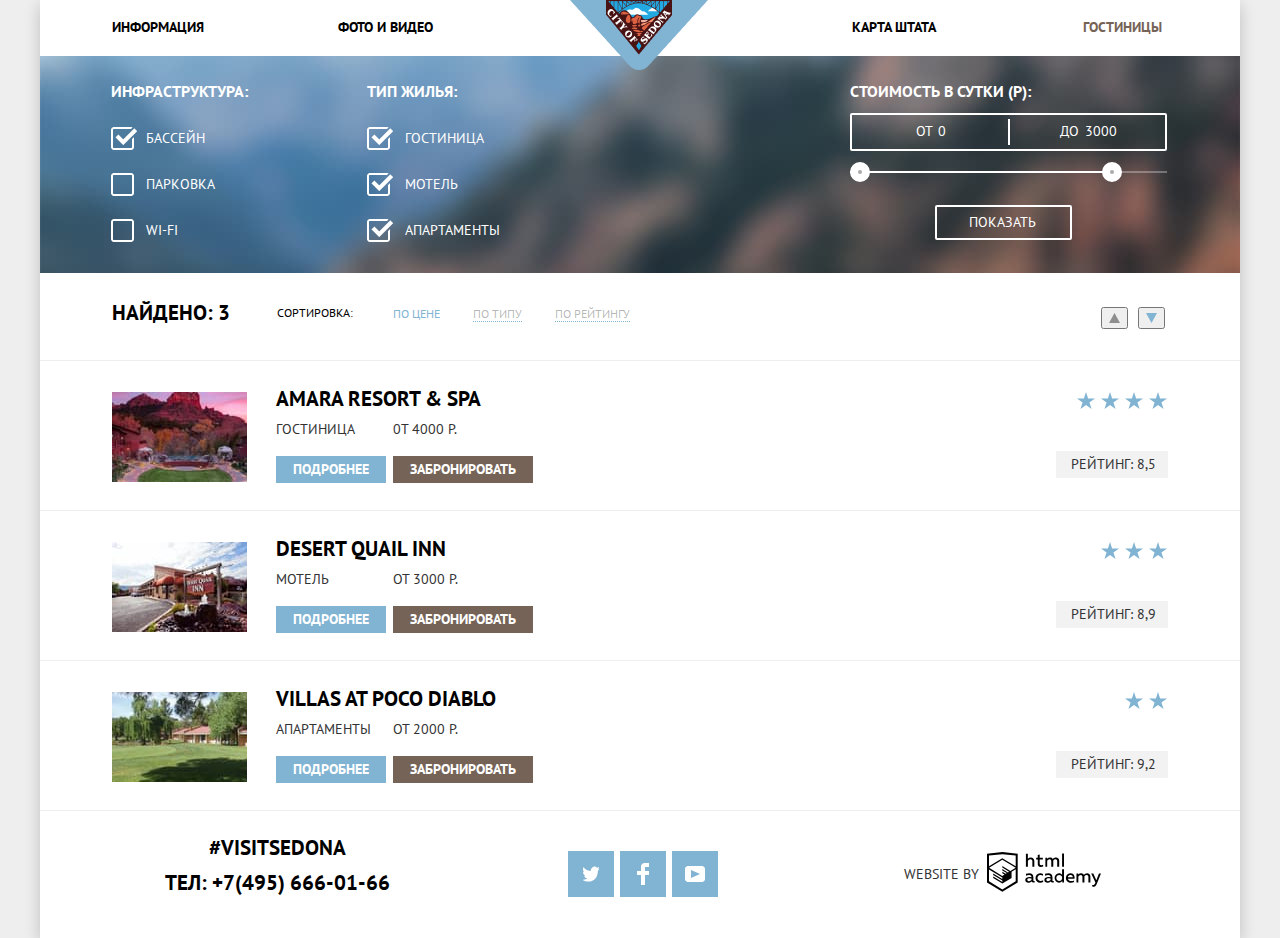
==== catalog.html @ a7d70f98 "Update catalog.html" ====
<!DOCTYPE html>
<html lang="ru">
   <head>
      <meta charset="utf-8">
      <title>HTML Academy: Седона</title>
      <link href="https://fonts.googleapis.com/css2?family=PT+Sans:wght@400;700&display=swap" rel="stylesheet">
      <link href="css/normalize.css" rel="stylesheet">
      <link href="css/style.css" rel="stylesheet">
   </head>
   <body>
      <div class="body-wrapper">
         <header class="main-header inner-header">
            <nav class="site-navigation">
               <a href="index.html" class="header-logo"><img src="img/logo.png" width="138" height="70" alt="Логотип копании Седона"></a>
               <ul class="navigation-list">
                  <li class="navigation-item">
                     <a href="#">
                     Информация
                     </a>
                  </li>
                  <li class="navigation-item">
                     <a href="#">
                     Фото и Видео
                     </a>
                  </li>
                  <li class="navigation-item">
                     <a href="#">
                     Карта штата
                     </a>
                  </li>
                  <li class="navigation-item">
                     <a class="active">
                     Гостиницы
                     </a>
                  </li>
               </ul>
            </nav>
         </header>
         <main class="inner-page">
            <section class="filter">
               <h2 class="visually-hidden">Фильтр каталога</h2>
               <form action="https://echo.htmlacademy.ru/" method="post">
                  <fieldset class="fieldset-wrapper infrastructure-field">
                     <legend>Инфраструктура:</legend>
                     <ul class="checkbox-list">
                        <li class="checkbox-item">
                           <label class="label-checkbox">
                           <input type="checkbox" class="input-checkbox visually-hidden"  name="pool" checked>
                           Бассейн
                           <span class="span-checkbox"></span>
                           </label>
                        </li>
                        <li class="checkbox-item">
                           <label class="label-checkbox" >
                           <input type="checkbox" class="input-checkbox visually-hidden" name="parking" >
                           Парковка
                           <span class="span-checkbox"></span>
                           </label>
                        </li>
                        <li class="checkbox-item">
                           <label class="label-checkbox" >
                           <input type="checkbox" class="input-checkbox visually-hidden" name="wi-fi">
                           Wi-Fi
                           <span class="span-checkbox"></span>
                           </label>
                        </li>
                     </ul>
                  </fieldset>
                  <fieldset class="fieldset-wrapper options-field">
                     <legend>Тип жилья:</legend>
                     <ul class="checkbox-list">
                        <li class="checkbox-item">
                           <label class="label-checkbox">
                           <input type="checkbox" class="input-checkbox visually-hidden" name="hotel" checked disabled>
                           Гостиница
                           <span class="span-checkbox"></span>
                           </label>
                        </li>
                        <li class="checkbox-item">
                           <label class="label-checkbox">
                           <input type="checkbox" class="input-checkbox visually-hidden" name="motel" checked>
                           Мотель
                           <span class="span-checkbox"></span>
                           </label>
                        </li>
                        <li class="checkbox-item">
                           <label class="label-checkbox">
                           <input type="checkbox" class="input-checkbox visually-hidden" name="apartments" checked>
                           Апартаменты
                           <span class="span-checkbox"></span>
                           </label>
                        </li>
                     </ul>
                  </fieldset>
                  <fieldset class="fieldset-wrapper price">
                     <legend>Стоимость в сутки (Р):</legend>
                     <div class="range-filter">
                        <div class="price-controls">
                           <label class="min-price">
                           от <input type="text" name="min-price" value="0">
                           </label>
                           <label class="max-price">
                           до <input type="text" name="max-price" value="3000">
                           </label>
                        </div>
                        <div class="range-controls">
                           <div class="scale">
                              <div class="bar"></div>
                           </div>
                           <div class="toggle toggle-min" tabindex="0"></div>
                           <div class="toggle toggle-max" tabindex="0"></div>
                        </div>
                     </div>
                     <button type="submit" class="price-count-button">Показать</button>
                  </fieldset>
               </form>
            </section>
            <section class="catalog-filter">
               <h2 class="visually-hidden">Каталог отелей</h2>
               <div class="catalog-filter-wrapper">
                  <p>Найдено: 3</p>
                  <p>Сортировка:</p>
                  <ul class="sort-list">
                     <li class="sort-item">
                        <a href="#" class="active">По цене</a>
                     </li>
                     <li class="sort-item">
                        <a href="#">По типу</a>
                     </li>
                     <li class="sort-item">
                        <a href="#">По рейтингу</a>
                     </li>
                  </ul>
                  <ul class="arrows-list">
                     <li class="arrows-item">
                        <button type="button" area-label="Сортировка к меньшему">
                           <svg width="11" height="10" fill="none" xmlns="http://www.w3.org/2000/svg">
                              <path d="M5.5 0L11 10H0"/>
                           </svg>
                        </button>
                     </li>
                     <li class="arrows-item">
                        <button type="button" area-label="Сортировка к большему">
                           <svg width="11" height="10" fill="none" xmlns="http://www.w3.org/2000/svg">
                              <path d="M5.5 0L11 10H0" />
                           </svg>
                        </button>
                     </li>
                  </ul>
               </div>
               <section class="catalog">
                  <h2 class="visually-hidden">Выбор гостиниц в Седоне</h2>
                  <article class="catalog-item">
                     <div class="catalog-image">
                        <img src="img/amara.jpg" width="135" height="90" alt="Фотография гостиницы Amara">
                     </div>
                     <div class="catalog-info">
                        <h3 class="catalog-item-title"><a href="#">Amara Resort & Spa</a></h3>
                        <div class="catalog-content">
                           <span>Гостиница</span>
                           <a class="button-catalog button-view" href="#">Подробнее</a>
                        </div>
                        <div class="catalog-content">
                           <span>0т 4000 р.</span>
                           <a class="button-catalog button-booking" href="#">Забронировать</a>
                        </div>
                     </div>
                     <div class="rating-catalog-cart">
                        <ul class="rating-stars-list">
                           <li class="rating-stars-item"></li>
                           <li class="rating-stars-item"></li>
                           <li class="rating-stars-item"></li>
                           <li class="rating-stars-item"></li>
                        </ul>
                        <span class="rating-text">Рейтинг: 8,5</span>
                     </div>
                  </article>
                  <article class="catalog-item">
                     <div class="catalog-image">
                        <img src="img/desert.jpg" width="135" height="90" alt="Фотография мотеля Desert">
                     </div>
                     <div class="catalog-info">
                        <h3 class="catalog-item-title"><a href="#">Desert Quail Inn</a></h3>
                        <div class="catalog-content">
                           <span>Мотель</span>
                           <a class="button-catalog button-view" href="#">Подробнее</a>
                        </div>
                        <div class="catalog-content">
                           <span>от 3000 р.</span> 
                           <a class="button-catalog button-booking" href="#">Забронировать</a>
                        </div>
                     </div>
                     <div class="rating-catalog-cart">
                        <ul class="rating-stars-list">
                           <li class="rating-stars-item"></li>
                           <li class="rating-stars-item"></li>
                           <li class="rating-stars-item"></li>
                        </ul>
                        <span class="rating-text">Рейтинг: 8,9</span>
                     </div>
                  </article>
                  <article class="catalog-item">
                     <div class="catalog-image">
                        <img src="img/villas.jpg" width="135" height="90" alt="Фотография апартаментов Villas">  
                     </div>
                     <div class="catalog-info">
                        <h3 class="catalog-item-title"><a href="#">Villas at Poco Diablo</a></h3>
                        <div class="catalog-content">
                           <span>Апартаменты</span>
                           <a class="button-catalog button-view" href="#">Подробнее</a>
                        </div>
                        <div class="catalog-content">
                           <span>от 2000 р.</span>
                           <a class="button-catalog button-booking" href="#">Забронировать</a>
                        </div>
                     </div>
                     <div class="rating-catalog-cart">
                        <ul class="rating-stars-list">
                           <li class="rating-stars-item"></li>
                           <li class="rating-stars-item"></li>
                        </ul>
                        <span class="rating-text">Рейтинг: 9,2</span>
                     </div>
                  </article>
               </section>
            </section>
         </main>
         <footer class="main-footer inner-footer">
            <div class="footer-contacts">
               <a href="#">#visitSEDONA</a>
               <a href="tel:84956660166">тел: +7(495) 666-01-66</a>
            </div>
            <ul class="social-list">
               <li class="social-item">
                  <a href="#" class="social-icon social-icon-twitter">
                  <span class="visually-hidden">Twitter</span>
                  </a>
               </li>
               <li class="social-item">
                  <a href="#" class="social-icon social-icon-facebook">
                  <span class="visually-hidden">Facebook</span>
                  </a>
               </li>
               <li class="social-item">
                  <a href="#" class="social-icon social-icon-youtube">
                  <span class="visually-hidden">Youtube</span>
                  </a>
               </li>
            </ul>
            <div class="creators-logo">
               <span>website by</span>          
               <a  href="https://htmlacademy.ru/intensive/htmlcss">
                  <svg class="logo-logo" width="115" height="41" fill="none"  xmlns="http://www.w3.org/2000/svg">
                     <path fill-rule="evenodd" clip-rule="evenodd" d="M15.52 1.057h-.17L0 2.72v28.776l15.35 9.343 15.352-9.344V2.72L15.52 1.057zm61.498 1.565h-1.93v13.11h1.93V2.621zm-36.156.01v5.136a3.976 3.976 0 012.849-1.23 3.387 3.387 0 012.614 1.007 3.55 3.55 0 011.015 2.662v5.556h-1.973v-5.297a1.984 1.984 0 00-.41-1.44 1.899 1.899 0 00-1.289-.718h-.316a3.081 3.081 0 00-2.448 1.5v5.955H38.9V2.633h1.963zm36.156 28.852h-1.74v-1.425a4.061 4.061 0 01-3.366 1.662c-2.437-.168-4.33-2.239-4.33-4.736 0-2.498 1.893-4.569 4.33-4.737a3.98 3.98 0 013.165 1.402v-5.33h1.941v13.164zm-29.952-1.425c.197-.008.392-.044.58-.107v1.435a3.38 3.38 0 01-1.245.226 1.758 1.758 0 01-1.762-1.079 5.035 5.035 0 01-3.313 1.166c-1.593 0-3.07-.896-3.07-2.752 0-2.298 2.11-3.01 3.914-3.01.77.013 1.537.103 2.29.27v-.324c0-1.079-.802-1.91-2.31-1.91a7.682 7.682 0 00-3.166.69V22.83a10.56 10.56 0 013.365-.593c2.49 0 4.02 1.209 4.02 3.938v3.237a.592.592 0 00.13.429c.096.12.236.194.387.208h.18v.01zM40.27 28.84c.027.389.205.75.495 1.004.289.253.666.378 1.046.345h.116a3.537 3.537 0 002.542-1.079v-1.532a10.039 10.039 0 00-1.91-.227c-1.055 0-2.278.356-2.278 1.49h-.01zm15.752-5.902a5.183 5.183 0 00-2.712-.69h-.369a4.514 4.514 0 00-3.18 1.471 4.722 4.722 0 00-1.23 3.341v.442c.164 2.498 2.273 4.39 4.716 4.23 1.004.024 2-.187 2.912-.615v-1.845a5.185 5.185 0 01-2.564.69 2.885 2.885 0 01-2.657-1.426 3.024 3.024 0 010-3.07 2.884 2.884 0 012.657-1.427c.865-.003 1.71.26 2.427.755v-1.856zM66.15 30.06a2.08 2.08 0 00.58-.108v1.435c-.397.153-.82.23-1.244.226a1.758 1.758 0 01-1.762-1.079 5.035 5.035 0 01-3.313 1.166c-1.593 0-3.07-.896-3.07-2.752 0-2.298 2.11-3.01 3.914-3.01.77.013 1.537.103 2.29.27v-.324c0-1.079-.802-1.91-2.311-1.91a7.682 7.682 0 00-3.165.69V22.83c1.084-.379 2.22-.58 3.365-.593 2.49 0 4.02 1.209 4.02 3.938v3.237a.592.592 0 00.129.429c.097.12.237.194.388.208h.18v.01zm-6.296-.212a1.468 1.468 0 01-.498-1.008h.021c0-1.133 1.16-1.489 2.279-1.489.642.015 1.281.09 1.91.227v1.532a3.537 3.537 0 01-2.543 1.079h-.116a1.404 1.404 0 01-1.053-.34zm9.472-2.918c0-1.644 1.304-2.977 2.912-2.977l.021.054c1.214 0 2.314.731 2.806 1.866v2.158a3.015 3.015 0 01-2.827 1.877c-1.608 0-2.912-1.333-2.912-2.978zm14.022-4.682c3.492 0 4.705 2.892 4.135 5.492h-6.562c.222 1.618 1.762 2.276 3.366 2.276a6.326 6.326 0 002.785-.636v1.726a7.39 7.39 0 01-3.165.615c-2.67 0-5.012-1.532-5.012-4.769a4.572 4.572 0 011.145-3.268 4.37 4.37 0 013.076-1.469h.232v.033zm-2.48 3.927c.101-1.351 1.253-2.365 2.575-2.265h.042c.62-.057 1.234.17 1.675.62.442.449.666 1.075.614 1.71H80.87v-.065zm8.62 5.287v-8.966h1.74v1.079a3.983 3.983 0 012.934-1.37 3.001 3.001 0 012.785 1.51 4.311 4.311 0 013.07-1.435 3.192 3.192 0 012.489 1.01c.647.69.971 1.631.887 2.583v5.61h-2.004v-5.556a1.74 1.74 0 00-.366-1.262 1.665 1.665 0 00-1.132-.626h-.275a2.936 2.936 0 00-2.184 1.208v6.237H95.43v-5.557a1.742 1.742 0 00-.38-1.266 1.666 1.666 0 00-1.15-.611h-.21a3.153 3.153 0 00-2.333 1.392v6.074h-1.825l-.042-.054zm24.488-8.988h-2.005l-2.648 6.798-3.018-6.787h-2.11l4.221 9.063-.18.454c-.517 1.36-1.234 2.05-2.184 2.05a2.96 2.96 0 01-.897-.13v1.694c.38.096.77.147 1.161.151 1.329 0 2.585-.744 3.534-3.086l4.126-10.206zM52.689 6.787V3.55l-1.962.464v2.719h-1.583V8.49h1.646v4.5c-.067.826.234 1.64.82 2.213a2.653 2.653 0 002.197.743 7.014 7.014 0 002.332-.378v-1.726a4.647 4.647 0 01-1.783.356c-1.14 0-1.667-.389-1.667-1.575v-4.11h3.165V6.787H52.69zm5.697 8.966V6.754h1.752v1.08a3.983 3.983 0 012.922-1.382 2.998 2.998 0 012.743 1.435c.793-.882 1.9-1.4 3.07-1.435.94-.037 1.85.347 2.491 1.052.64.704.949 1.66.843 2.617v5.62h-2.004v-5.556a1.743 1.743 0 00-.366-1.262 1.668 1.668 0 00-1.132-.626h-.243a2.937 2.937 0 00-2.184 1.209v6.236h-2.005v-5.557a1.742 1.742 0 00-.365-1.262 1.667 1.667 0 00-1.133-.626h-.242A3.153 3.153 0 0060.2 9.69v6.074h-1.815v-.01zm-29.689 14.55l.01-.006-.01.021v-.015zm0-11.983v11.983l-13.346 8.13-13.346-8.115V18.515l13.283 8.092v1.424l-9.105-5.503v1.414l9.157 5.621v1.5l-9.147-5.567v1.456l9.158 5.621 9.232-5.653v-6.107l4.114-2.492zm.01-1.542l-3.67 2.158-1.689 1.079-8.04-4.931v1.413l6.848 4.23-.148.097-1.055.582-5.665-3.452v1.445l4.473 2.72-1.055.722-3.376-2.05v1.414l2.215 1.338-2.247 1.36-13.188-8.04 13.2-8.134 13.399 8.049zm-13.42-9.506l13.42 8.081V4.563L15.362 3.13 2.015 4.564v10.79l13.273-8.082z"/>
                  </svg>
               </a>
            </div>
         </footer>
      </div>
   </body>
</html>
---- css/style.css ----
:root {
  --specialWhite: rgba(255,255,255,0.3);
  --specialWhiteDark: rgba(255, 255, 255, 0.8);
  --basicWhite: #ffffff;

  --specialBlack: rgba(0,0,0,0.3);
  --lightBlack: #333333;
  --basicBlack: #000000;
  
  --lightGray: #f2f2f2;
  --basicGray: #eeeeee;
  --darkGray: #ebebeb;
  --extraDarkGray: #a9a9a9;
  --specialGray: #ababab;
  
  --lightBlue: #81b3d2;
  --basicBlue: #669ec0;
  --darkBlue: #5496bd;

  --lightBrown: #766357;
  --basicBrown: #604e43;
  --darkBrown: #503e33;

}

* {
  box-sizing: border-box;
}


body {
  padding: 0;

  min-width: 1200px;

  font-family: "PT Sans", Arial, sans-serif;
  font-size: 14px;
  line-height: 21px;
  font-weight: 400;
  text-transform: uppercase;
  color: var(--lightBlack);

  background-color: var(--basicGray);
}


a {
  text-decoration: none;
}


img {
  max-width: 100%;
  height: auto;
}


/*Сетки*/


.page {
  height: 100%;
}


.page-body {
  display: grid;
  grid-template-rows: min-content 1fr min-content;
  align-content: start;

  min-height: 100%;
}


.visually-hidden {
  position: absolute;

  width: 1px;
  height: 1px;

  clip: rect(1px,1px,1px,0);
}


.body-wrapper { 
  position: relative;
  margin: 0 auto;

  width: 1200px;

  background: var(--basicWhite);

  box-shadow: 0px 5px 15px rgba(0, 1, 1, 0.2);
}


.main-header {
  position: relative;
  min-height: 56px;
}


.site-navigation {
  display: flex;
  
  background-color: var(--basicWhite);
}


.header-logo {
  position:absolute;
  top: 0;
  left: 530px;

  z-index: 10000;
}


.navigation-list {
  display: flex;
  justify-content: start;
  flex-wrap: wrap;

  margin: 0;
  margin-top: 17px;
  margin-left: 2px;
  padding: 0;
  margin-left: 57px;

  width: 100%;
  max-width: 1200px;

  list-style: none;  
}

.navigation-item:nth-child(1) a {
  margin-right: 104px;
}


.navigation-item:nth-child(2) a {
  margin-right: 389px;
}


.navigation-item:nth-child(3) a {
  margin-right: 117px;
}


.navigation-item a {
  padding: 15px;

  font-weight: 700;
  color: var(--basicBlack);
}



.navigation-item a[href]:hover,
.navigation-item a[href]:focus{
  color: var(--lightBlue);
}


.navigation-item a[href]:active{
  color: var(--basicBlack);
  opacity: 0.3;
}


.banner {
  display: flex;
  flex-direction: column;

  background-color: var(--basicWhite);
}


.banner h2 {
  align-self: center;

  margin: 0;
  padding-top: 37px;
  padding-left: 21px;
  padding-right: 20px;
  padding-bottom: 35px;

  max-width: 491px;

  font-size: 21px;
  line-height: 26px;
  text-align: center;
  color: var(--basicBlack);  
}


.banner img {
  background-color: var(--basicGray);
}


.banner .img-wrapper {
  position: relative;
  order: -1;
}


.banner .img-wrapper::before {
  content: "";
  display: block;
  position: absolute;
  bottom: 0;
  left: 0;

  width: 1200px;
  height: 62px;
  
  background-image: url("../img/bg-promo.png");
  background-repeat: no-repeat;  
}


.advantage {
  position: relative;

  background-color: var(--basicWhite);
}


.advantage h2 {
  padding-bottom: 40px;

  font: inherit;
  text-align: center; 
}


.advantage-view-list {
  display: flex;
  flex-direction: column;

  margin: 0;
  padding: 0;

  list-style: none;
 
  background-color: var(--basicWhite);
}


.advantage-view-item {
  display: flex;
   
  max-height: 256px;

  padding: 0;
  margin: 0;
}


.advantage-view-item .advantage-view-content {
  max-width: 400px;
  
  text-align: center;
  color: var(--basicWhite);

  background-color: var(--lightBlue);  
}


.advantage-view-item:nth-child(2) .advantage-view-image {
  order: -1;
}


.advantage-view-item:nth-child(2) {
  margin-top: 331px; 
}


.advantage-view-item:nth-child(1) h3 {
  padding-left: 139px;
  padding-right: 139px;
}


.advantage-view-item:nth-child(2) h3 {
  padding-left: 123px;
  padding-right: 123px;
}


.advantage-view-item:nth-child(1) h3 {
  padding-top: 44px;
}


.advantage-view-content h3 {
  margin-top: 0;
  margin-bottom: 25px;
  padding-top: 47px;

  font-size: 21px;
  line-height: 24px;
  font-weight: bold;
  text-align: center;
}


.advantage-view-content p {
  margin-top: 24px;
  padding-left: 51px;
  padding-right: 50px;
  padding-bottom: 20px;
}


.advantage-view-item:nth-child(2) p {
  padding-left: 40px;
  padding-right: 40px;
  padding-bottom: 10px;
}


.advantage-view-image { 
  background-color: var(--basicGray);
}


.advantage-no-view {
  background-color: var(--basicGray);
}


.advantage-no-view-list {
  display: flex;
  
  margin: 0;
  padding: 0;
  padding-top: 22px;
  padding-bottom: 54px;

  list-style: none;
}


.advantage-no-view-item {
  max-width: 400px;

  text-align: center;
}


.advantage-no-view-item h3 {
  padding-left: 140px;
  padding-right: 140px;

  font-size: 21px;
  line-height: 26px;
  font-weight: 700;
  color: var(--basicBlack);
}


.advantage-no-view-item p {
  margin: 0;
  margin-top: 23px;
}


.advantage-no-view-item:nth-child(1) p {
  padding-left: 96px;
  padding-right: 96px;
}


.advantage-no-view-item:nth-child(2) p {
  padding-left: 60px;
  padding-right: 60px;
}


.advantage-no-view-item:nth-child(3) p {
  padding-left: 75px;
  padding-right: 75px;
}


.figures {
  position: absolute;
  top: 328px;
  left: 0;

  background-color: var(--basicWhite);
}


.figures-list {
  display: flex;
  position: relative;
  
  margin: 0;
  padding: 0;
  padding-top: 127px;
  padding-bottom: 81px;
  
  list-style: none;
}


.figures-item {
  max-width: 400px;

  text-align: center;
}


.figures-item:nth-child(1)::before {
  content: "";
  display: block;
  position: absolute;
  top: 64px;
  left: 162px;

  width: 75px;
  height: 72px;
  
  background-image: url("../img/icon-1.svg");
  background-repeat: no-repeat;  
}


.figures-item:nth-child(2)::before {
  content: "";
  display: block;
  position: absolute;
  top: 65px;
  left: 562px;

  width: 75px;
  height: 72px;
  
  background-image: url("../img/icon-3.svg");
  background-repeat: no-repeat; 
}


.figures-item:nth-child(3)::before {
  content: "";
  display: block;
  position: absolute;
  top: 58px;
  right: 168px;

  width: 64px;
  height: 77px;
  
  background-image: url("../img/icon-2.svg");
  background-repeat: no-repeat;
}


.figures-item h3 {
	margin-top: 33px;

  font-size: 21px;
  line-height: 21px;
  color: var(--basicBlack);
}


.figures-item p {
  margin: 0;
  margin-top: 27px;
}


.figures-item:nth-child(1) p {
  padding-left: 73px;
  padding-right: 73px;
}


.figures-item:nth-child(2) p {
  padding-left: 51px;
  padding-right: 51px;
}


.figures-item:nth-child(3) p {
  padding-left: 65px;
  padding-right: 65px;
}


.hotels-form {
  display: flex;
  flex-direction: column;

  position: relative;

  background-color: var(--basicWhite); 
}


.hotels-form p{
  line-height: 24px;
  text-align: center;
}


.hotels-form p:first-of-type {
  margin-bottom: 31px;
  padding-top: 27px;

  font-size: 30px;
  font-weight: 700;
  color: var(--basicBlack);
}


.hotels-form p:last-of-type {
	margin: 0;
  padding-bottom: 45px;
}


.checking-date-form {
  position: absolute;
  top: 290px;
  left: 316px;

  margin: 0;
  padding: 0;

  width: 568px;
  height: 0;  
 
  color: var(--basicBlack);
  
  background-color: var(--basicWhite);

  box-shadow: 0px 7px 15px rgba(0, 1, 1, 0.15);

  overflow: hidden;
  z-index: 99;
}


.head-form-button {
  margin: auto;
  padding: 31px 139px;

  font-size: 21px;
  font-weight: 700;
  text-align: center;
  text-transform: uppercase;
  color: var(--basicWhite);

  background-color: var(--lightBrown);

  border: none;

  cursor: pointer;
  z-index: 100; 
}


.head-form-button:hover,
.head-form-button:focus {
  background-color: var(--basicBrown);
}


.head-form-button:active {
  background-color: var(--darkBrown);
  color: var(--specialWhite);
}


.open-form {
  padding-bottom: 55px;

  height: 395px;

  font-size: 14px;
  line-height: 21px;
  font-weight: 700;
  
  background-color: var(--basicWhite);

  box-shadow: 0px 7px 15px rgba(0, 1, 1, 0.15);

  overflow: hidden;
  
  transition: 0.5s all;  
}


.form-wrapper {
  padding-left: 55px;
  padding-right: 55px;
}


.form-group {
  display: flex;
  justify-content: space-between;
  position: relative;
  
  margin-bottom: 25px;

  min-height: 40px;
}


.form-group label {
  align-self: center;
}


.form-group:nth-child(1) {
  margin: 0;
  margin-top: 52px;
  margin-bottom: 27px;
}


.calendar-icon { 
  position: absolute;
  top: 9px;
  right: 8px;

  padding: 0;
  
  width: 21px;
  height: 23px;

  fill: var(--extraDarkGray);

  background-color: transparent;

  border: none;

  z-index: 100;
}


.calendar-icon:hover,
.calendar-icon:focus {
 fill: var(--basicBlack);

 cursor: pointer;
}


.calendar-icon:active {
 fill: var(--lightBlue);

 outline: none;
}


.form-group input {
  width: 345px;
  
  background-color: var(--lightGray);

  border: 2px solid var(--lightGray);

  box-sizing: border-box;
}


.form-group input[type="text"] {
  padding-left: 8px;

  font-size: 14px;
  text-align: left;
  font-family: "PT Sans", Arial, sans-serif;
  font-weight: 700;
  text-transform: uppercase;
  color: var(--basicBlack);
}


.form-group:nth-child(1) label {
  margin-right: 20px;

  min-width: 92px;
}


.form-group:nth-child(2) label {
  margin-right: 20px;

  min-width: 92px;
}


.checking-date-form input:hover {
  background-color: var(--darkGray);
  
  border: 2px solid var(--darkGray);
}


.checking-date-form input:focus {
  background-color: var(--basicWhite);

  border: 2px solid var(--basicGray);
}


.count-wrapper {
  display: flex;
  justify-content: space-between;

  margin-top: 29px;
}


.count-person {
  display: flex;
}


.count-person:nth-child(1) label {
  margin-right: 42px;
}


.count-person:nth-child(2) label {
  margin-right: 27px;
}


.count-person label {
  align-self: center;
}


.count-person input {
  padding: 13px;

  width: 38px;
  height: 38px;

  background-color: var(--lightGray);

  border: none;
}


.count-person input[value] {
  font-weight: 700; 
}


.count-person button {
  cursor: pointer;
}


.count-person .min,
.count-person .max { 
  width: 38px;
  height: 38px;
 
  font-size: 21px;
  line-height: 38px;
  font-weight: 700;
  vertical-align: middle;  
  color: var(--extraDarkGray);
 
  background-color: var(--lightGray);

  border: none;
}


.min svg {
  margin-bottom: 5px;
}


.min svg,
.max svg {
  fill: var(--extraDarkGray);
}


.min:hover svg,
.min:focus svg,
.max:hover svg,
.max:focus svg{
  fill: var(--basicBlack);
}


.min:active svg,
.max:active svg {
  fill: var(--lightBlue);
}


.button {
  font-size: 21px;
  line-height: 26px;
  font-weight: 700;
  text-transform: uppercase;
  color: var(--basicWhite);

  background-color: var(--lightBlue);

  border: none;
}


.button-form {
  margin-top: 57px;
  margin-left: 55px;
  padding-top: 16px;
  padding-bottom: 16px;
  padding-left: 197px;
  padding-right: 197px;

  max-width: 458px;

  cursor:pointer;
}


.button-form:hover,
.button-form:focus {
  background-color: var(--basicBlue);
}


.button-form:active {
  color: var(--specialWhite);

  background-color: var(--darkBlue);
}


.hotels-form .map-group {
  min-height: 593px;

  background-color: var(--basicBrown);
  background-image: url("../img/map.jpg");
  background-size: 1200px height 593px;
  background-repeat: no-repeat;
}


.map-group iframe {
  border: 0;
}


.form-error {
  animation-name: shake;
  animation-duration: 0.6s;
}


/* Футер */

.main-footer {
  display: flex;
  justify-content: space-between;
  align-items: center;

  position: absolute;
  left: 0;
  bottom: 0;

  width: 100%;

  padding-top: 25px;
  padding-left: 125px;
  padding-right: 138px;
  padding-bottom: 42px;

  background-color: var(--specialWhiteDark);
}


.footer-contacts {
  display: flex;
  flex-direction: column;

  margin-right: 178px;
}


.footer-contacts a:nth-child(1) {
  margin-bottom: 9px;
  text-align: center;
}


.footer-contacts a {
  display: inline-block;

  font-size: 21px;
  line-height: 26px;
  font-weight: 700;
  vertical-align: middle;
  color: var(--basicBlack);
}


.main-footer .social-list {
  display: flex;

  margin: 0;
  margin-right: auto;
  margin-bottom: -22px;
  padding: 0;

  list-style: none;
}


.social-list .social-item {
  margin-right: 6px;
}


.social-list .social-item:last-child {
  margin-right: 0;
}


.main-footer .social-icon {
  display: inline-block;
  position: relative;

  width: 46px;
  height: 46px;

  background-color: var(--lightBlue);
}


.social-icon:hover,
.social-icon:focus {
  background-color: var(--basicBlue);
}


.social-icon:active {
  background-color: var(--darkBlue);
}


.social-icon-twitter:active::before,
.social-icon-facebook:active::before,
.social-icon-youtube:active::before {
  opacity: 0.3;
}


.main-footer .social-icon-twitter:before {
  content: "";
  display: block;
  position: absolute;
  top: 50%;
  left: 50%;

  width: 17px;
  height: 17px;

  background-image: url("../img/twitter.svg");
  background-repeat: no-repeat;

  transform: translate(-50%,-50%);
}


.main-footer .social-icon-facebook::before {
  content: "";
  display: block;
  position: absolute;
  top: 50%;
  left: 50%;

  width: 12px;
  height: 22px;

  background-image: url("../img/fb-icon.svg");
  background-repeat: no-repeat;

  transform: translate(-50%,-50%);
}


.main-footer .social-icon-youtube::before {
  content: "";
  display: block;
  position: absolute;
  top: 50%;
  left: 50%;

  width: 20px;
  height: 16px;

  background-image: url("../img/youtube.svg");
  background-repeat: no-repeat;

  transform: translate(-50%,-50%);
}


.creators-logo {
  display: flex;
  align-items: center;

  margin-bottom: -17px;
}


.creators-logo span {
  margin-right: 8px;
}


.creators-logo svg {
  fill: var(--basicBlack);
}


.creators-logo svg:hover,
.creators-logo svg:focus {
  fill: var(--lightBlue);
}


.creators-logo svg:active {
  fill: var(--basicBlack);
  opacity: 0.3;
}



/* Страница Каталога*/

.inner-header .active{
  color: var(--lightBrown);
}


.inner-page .filter {
  color: var(--basicWhite);

  background-color: var(--lightBlack);
}


.filter {
  box-sizing: border-box;

  background-image: url("../img/background-filter.jpg");
  background-repeat: no-repeat;
}


.filter form {
  display: flex;
  justify-content: space-between;

  padding-top: 25px;
  padding-left: 71px;
  padding-right: 73px;
  padding-bottom: 8px;
}


.filter legend {
  margin-bottom: 11px;

  font-size: 16px;
  line-height: 21px;
  font-weight: 700;
}


.fieldset-wrapper:nth-child(-n+2) legend {
  margin-bottom: 25px;
}


.filter fieldset {
  display: flex;
  flex-direction: column;

  
  margin: 0;
  padding: 0;

  border: none;
}


.filter label {
  margin-bottom: 24px;

  font-size: 14px;
  line-height: 22px;
}


.checkbox-list {
  margin: 0;
  padding: 0;

  list-style: none; 
}


.filter .options-field {
	margin-right: 231px;
}


.checkbox-item {
  position: relative;
}


.checkbox-item .label-checkbox {
  position: relative;
  display: inline-block;
  
  vertical-align: middle;

  cursor: pointer;
}


.infrastructure-field .label-checkbox {
   padding-left: 35px;
}


.options-field .label-checkbox{
  padding-left: 38px;
}


.span-checkbox {
  display: inline-block;
  position: absolute;
  top: 0;
  left: 0;
  
  width: 26px;
  height: 24px;

  vertical-align: middle;

  background-image: url("../img/checkbox-off.png");
  background-repeat: no-repeat; 
}


.input-checkbox:focus + .span-checkbox { 
  outline: double;
}


.input-checkbox:checked ~ .span-checkbox {
  background-image: url("../img/checkbox-on.png");
  background-repeat: no-repeat;
}


.inner-page .price-count-wrapper { 
  position: relative;
  
  width: 98%;

  border: 2px solid var(--basicWhite);
  border-radius: 3px;
}


.price-count-wrapper input { 
  padding-top: 6px;
  padding-bottom: 6px;

  width: 49%;

  font-size: 14px;
  line-height: 21px;
  text-transform: uppercase;
  font-weight: normal;
  color: var(--basicWhite);
  text-align: center;

  background-color: transparent;

  border: none;
}


.input-count-min {
  position: relative;
}


.price-count-wrapper::after {
  content: "";
  display: block;
  position: absolute;
  top: 4px;
  left: 50%;

  width: 2px;
  height: 26px;

  background-color:var(--basicWhite);

  z-index: 100000;
}


.price {
  margin: 0;
  padding: 0;

  border: none;
}


.price-controls {
  display: flex;
  justify-content: space-between;
  position: relative;

  padding-top: 5px;
  padding-left: 34px;

  height: 38px;

  border: 2px solid var(--basicWhite);
  border-radius: 2px;
}


.price-controls::before {
  content: "";
  display: block;
  position: absolute;
  top: 4px;
  left: 156px;

  width: 2px;
  height: 26px;

  background-color: var(--basicWhite);
}


.price-controls label {
  font-size: 14px;
  line-height: 21px;
  font-style: normal;
  font-weight: normal;
  text-transform: uppercase;
  color: var(--basicWhite);
}


.price-controls label:nth-child(1) {
  margin-left: 30px;
}


.price-controls label:nth-child(2) {
  margin-right: 22px;
}


.price-controls input {
  width: 60px;

  font:inherit;
  color: var(--basicWhite);

  background-color: transparent;

  border: none;
}


.price .range-filter {
  width: 317px;
}


.price .range-controls {
  position: relative;

  padding-top: 20px;

  height: 54px;

  background-color: transparent;
}


.range-controls .scale {
  height: 2px;

  background-color: var(--specialWhite);
} 


.range-controls .bar {
  width: 80%;
  height: 2px;

  background-color: var(--basicWhite);
}


.range-controls .toggle {
  position: absolute;
  top: 11px;
  left: 0;

  padding: 0;

  width: 4px;
  height: 4px;
  box-sizing: content-box;
  
  background-color: var(--specialGray);

  border: 8px solid var(--basicWhite);
  border-radius: 50%;
  
  cursor: pointer;
}


.range-controls .toggle-min {
  left: 0;
}


.range-controls .toggle-max {
  left: 252px;
}


.range-controls .toggle:hover,
.range-controls .toggle:focus {
  transform: scale(1.2);
}


.price .price-count-button {
  display: inline-block;

  margin-left: 85px;
  padding-top: 5px;
  padding-bottom: 5px;
  padding-left: 32px;
  padding-right: 35px;

  max-width: 137px;

  font-size: 14px;
  line-height: 21px;
  vertical-align: middle;
  text-transform: uppercase;
  color: var(--basicWhite);
  
  background-color: transparent;
  
  border: 2px solid var(--basicWhite);
  border-radius: 2px;
  
  cursor: pointer;
}


.price-count-button:hover,
.price-count-button:focus {
  color: var(--basicBlack);

  background-color: var(--basicWhite);
}


.catalog-filter-wrapper {
  display: flex;
  align-items: center;
  
  padding-top: 6px;
  padding-bottom: 13px;

  border-bottom: 1px solid var(--basicGray);
}


.arrows-list{
  display: flex;
  
  margin: 0;
  margin-top: 10px;
  margin-right: 75px;
  margin-left: auto;

  padding: 0;

  list-style: none;
}


.arrows-item:nth-child(1) {
  margin-right: 10px;
}


.arrows-item:nth-child(1) svg {
  fill: var(--basicBlack);
  opacity: 0.4;
}


.arrows-item:hover svg,
.arrows-item:focus svg{
  fill: var(--basicBlack);
  opacity: 1;
}


.arrows-item:active svg {
  fill: var(--lightBlue);
}


.arrows-item:nth-child(2) svg {
  fill: var(--lightBlue);

  transform: rotate(180deg);
}


.catalog-filter-wrapper::before:hover {
  background-image: url("../img/icon-down-dir-active.svg");
  opacity: 1;
}


.catalog-filter-wrapper p:nth-of-type(1) {
  margin-left: 72px;

  font-size: 21px;
  line-height: 26px;
  font-weight: 700;
  color: var(--basicBlack);
}


.catalog-filter-wrapper p:nth-of-type(2) {
  margin-left: 47px;

  font-size: 12px;
  line-height: 18px;
  font-weight: 400;
  color: var(--basicBlack);
}


.inner-page .sort-list {
  display: flex;
  
  margin: 0;
  margin-left: 40px;
  padding: 0;

  list-style: none;
}


.sort-item {
  margin-right: 33px;
}


.sort-item:last-child {
  margin-right: 0;
}

.sort-item a {
	font-size: 12px;
}


.sort-item a:not(.active) {  
  line-height: 18px;
  font-weight: 400;
  color: var(--specialBlack);

  border-bottom: 1px dotted var(--lightBlue);
}


.sort-item a:not(.active):hover,
.sort-item a:not(.active):focus {
  color: var(--lightBlue);
}


.sort-item a:not(.active):active {
  color: var(--basicBlack);

  border-bottom: none;
}


.sort-item .active {
  color: var(--lightBlue);
}


.catalog {
  background-color: var(--basicWhite);
}


.catalog-item {
  display: flex;
  justify-content: start;

  padding-top: 26px;
  padding-bottom: 22px;
  padding-left: 72px;

  border-bottom: 1px solid var(--basicGray);
}


.catalog-image {
  margin-top: 5px;
  margin-right: 29px;
}


.catalog-content {
  display: inline-block;

  margin-top: 8px;

  vertical-align: middle; 
}


.catalog-content span {
  display: block;

  margin: 0;
  margin-bottom: 16px;
}


.catalog-item-title {
  margin: 0;   
}


.catalog-item-title a{
  display: inline-block;

  font-size: 21px;
  line-height: 24px;
  font-weight: 700;
  vertical-align: middle;
  color: var(--basicBlack);  
}


.catalog-item-title a:hover,
.catalog-item-title a:focus {
  color: var(--lightBlue);
}


.catalog-item-title a:active {
  opacity: 0.3;
}


.catalog-content:nth-of-type(2) {
	margin-left: 3px;
}


.catalog-item .button-catalog {
  display: inline-block;

  padding-top: 3px;
  padding-bottom: 3px;
  padding-left: 17px;
  padding-right: 17px;

  font-weight: bold;
  vertical-align: middle;
  color: var(--basicWhite);

  background-color: var(--lightBlue);
}


.catalog-item .button-view:hover,
.catalog-item .button-view:focus {
  background-color: var(--basicBlue);
}


.catalog-item .button-view:active {
  color: var(--specialWhite);

  background-color: var(--darkBlue);
}


.catalog-item .button-booking {
  background-color: var(--lightBrown);
}


.catalog-item .button-booking:hover,
.catalog-item .button-booking:focus  {
  background-color: var(--basicBrown);
}


.catalog-item .button-booking:active {
  background-color: var(--darkBrown);
  color: var(--specialWhite);
}


.rating-catalog-cart {
display: flex;
flex-direction: column;
justify-content: space-between;
align-items: flex-end;

margin-left: auto;
margin-right: 72px; 
}


.catalog-item .rating-stars-list {
  display: flex;

  margin: 0;
  padding: 0;
  padding-left: 22px;

  list-style: none;
}


.catalog-item .rating-stars-item {
  margin-right: 5px;
  margin-top: 5px;

  width: 19px;
  height: 19px;

  background-image: url("../img/star.svg");
  background-repeat: no-repeat; 
}


.catalog-item .rating-stars-item:last-child {
	margin-right: 0;
}


.catalog-item .rating-text {
  display: inline-block;

  margin-bottom: 10px;
  padding: 3px 15px;
  padding-top: 3px;
  padding-bottom: 3px;
  padding-left: 15px;
  padding-right: 12px;

  vertical-align: middle;
  color: var(--lightBlack);

  background-color: var(--lightGray); 
}


.inner-footer {
  position: relative;
  padding-top: 24px;

  background-color: var(--basicWhite);
}


@keyframes shake {
  0%, 100% {transform: translateX(0);}
  10%, 30%, 50%, 70%, 90% {transform: translateX(-10px);} 
  20%, 40%, 60%, 80% {transform: translateX(10px);}
}
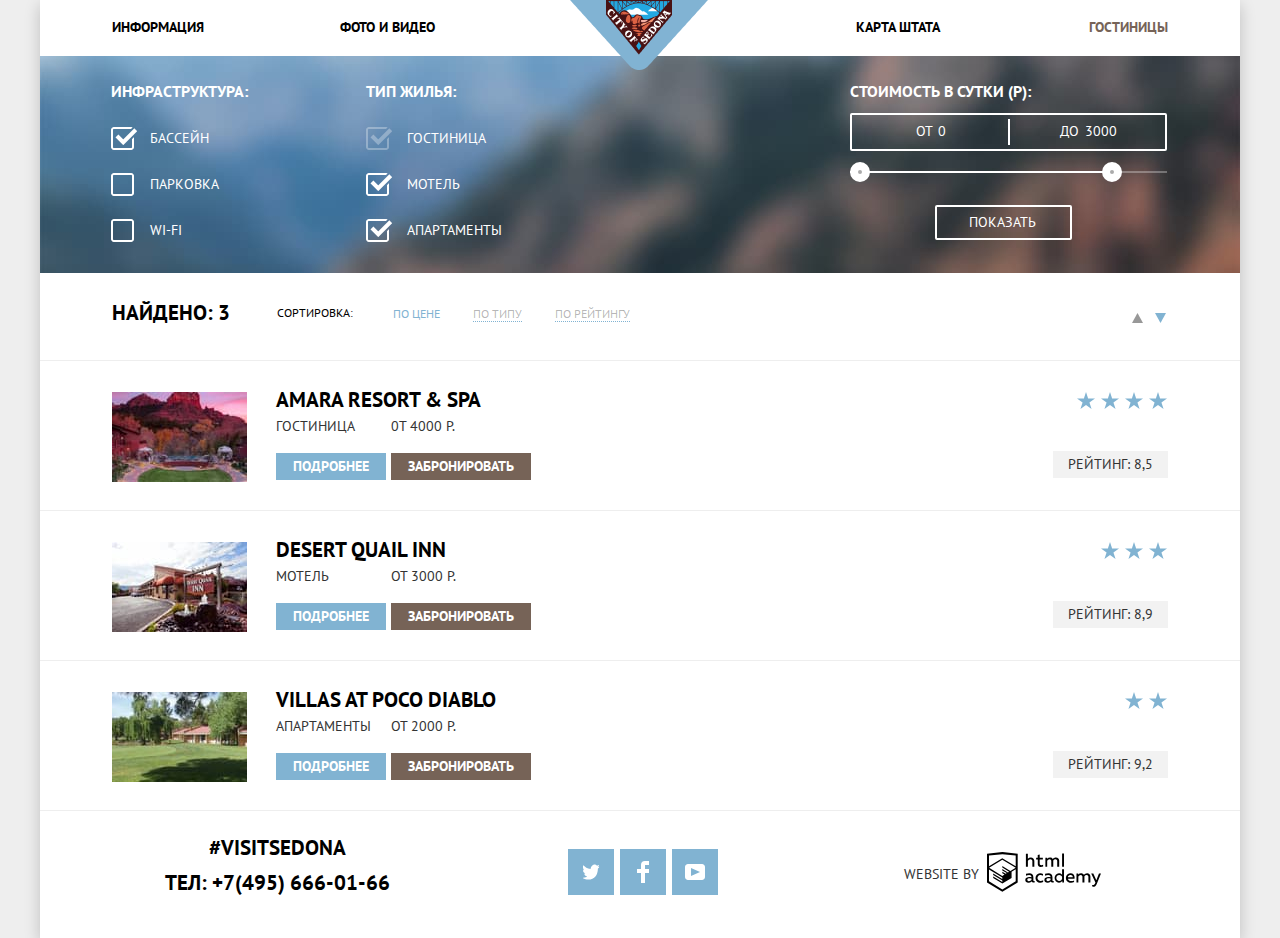
==== commit fbbbebc1: "Update catalog.html" ====
--- a/catalog.html
+++ b/catalog.html
@@ -133,14 +133,14 @@
                   </ul>
                   <ul class="arrows-list">
                      <li class="arrows-item">
-                        <button type="button" area-label="Сортировка к меньшему">
+                        <button type="button" aria-label="Сортировка к меньшему">
                            <svg width="11" height="10" fill="none" xmlns="http://www.w3.org/2000/svg">
                               <path d="M5.5 0L11 10H0"/>
                            </svg>
                         </button>
                      </li>
                      <li class="arrows-item">
-                        <button type="button" area-label="Сортировка к большему">
+                        <button type="button" aria-label="Сортировка к большему">
                            <svg width="11" height="10" fill="none" xmlns="http://www.w3.org/2000/svg">
                               <path d="M5.5 0L11 10H0" />
                            </svg>
--- a/css/style.css
+++ b/css/style.css
@@ -12,16 +12,19 @@
   --darkGray: #ebebeb;
   --extraDarkGray: #a9a9a9;
   --specialGray: #ababab;
+  --disabledGray: #6a6a6a;
   
   --lightBlue: #81b3d2;
   --basicBlue: #669ec0;
   --darkBlue: #5496bd;
+  --bgBlue: #497da8;
 
   --lightBrown: #766357;
   --basicBrown: #604e43;
   --darkBrown: #503e33;
 
 }
+
 
 * {
   box-sizing: border-box;
@@ -55,9 +58,6 @@
 }
 
 
-/*Сетки*/
-
-
 .page {
   height: 100%;
 }
@@ -123,9 +123,9 @@
 
   margin: 0;
   margin-top: 17px;
-  margin-left: 2px;
+  margin-left: 72px;
+  margin-right: 72px;
   padding: 0;
-  margin-left: 57px;
 
   width: 100%;
   max-width: 1200px;
@@ -133,28 +133,35 @@
   list-style: none;  
 }
 
-.navigation-item:nth-child(1) a {
-  margin-right: 104px;
-}
-
-
-.navigation-item:nth-child(2) a {
-  margin-right: 389px;
-}
-
-
-.navigation-item:nth-child(3) a {
-  margin-right: 117px;
-}
-
-
-.navigation-item a {
-  padding: 15px;
-
+
+.navigation-item {
+  width: 228px;
+
+  cursor: pointer;
+}
+
+
+.navigation-item:first-child,
+.navigation-item:nth-child(2) {
+  text-align: start;  
+}
+
+
+.navigation-item:nth-child(3) {
+  margin-left: auto;
+}
+
+
+.navigation-item:nth-child(3),
+.navigation-item:last-child {
+  text-align: end;
+}
+
+
+.navigation-item a { 
   font-weight: 700;
   color: var(--basicBlack);
 }
-
 
 
 .navigation-item a[href]:hover,
@@ -229,6 +236,8 @@
 
 
 .advantage h2 {
+  margin-top: 0;
+  margin-top: 10px;
   padding-bottom: 40px;
 
   font: inherit;
@@ -236,31 +245,16 @@
 }
 
 
-.advantage-view-list {
-  display: flex;
-  flex-direction: column;
-
-  margin: 0;
-  padding: 0;
-
-  list-style: none;
- 
-  background-color: var(--basicWhite);
-}
-
-
-.advantage-view-item {
-  display: flex;
-   
-  max-height: 256px;
+.advantage-view {
+  display: flex;
 
   padding: 0;
   margin: 0;
 }
 
 
-.advantage-view-item .advantage-view-content {
-  max-width: 400px;
+.advantage-view .advantage-view-content {
+  width: 400px;
   
   text-align: center;
   color: var(--basicWhite);
@@ -269,62 +263,50 @@
 }
 
 
-.advantage-view-item:nth-child(2) .advantage-view-image {
+.advantage-view:nth-of-type(2) img {
   order: -1;
 }
 
 
-.advantage-view-item:nth-child(2) {
-  margin-top: 331px; 
-}
-
-
-.advantage-view-item:nth-child(1) h3 {
+.advantage-view:nth-of-type(1) h3 {
   padding-left: 139px;
   padding-right: 139px;
 }
 
 
-.advantage-view-item:nth-child(2) h3 {
+.advantage-view:nth-of-type(2) h3 {
   padding-left: 123px;
   padding-right: 123px;
-}
-
-
-.advantage-view-item:nth-child(1) h3 {
-  padding-top: 44px;
 }
 
 
 .advantage-view-content h3 {
   margin-top: 0;
   margin-bottom: 25px;
-  padding-top: 47px;
+  padding-top: 49px;
 
   font-size: 21px;
-  line-height: 24px;
+  line-height: 21px;
   font-weight: bold;
   text-align: center;
 }
 
 
 .advantage-view-content p {
-  margin-top: 24px;
+  margin-top: 25px;
   padding-left: 51px;
   padding-right: 50px;
   padding-bottom: 20px;
-}
-
-
-.advantage-view-item:nth-child(2) p {
-  padding-left: 40px;
-  padding-right: 40px;
-  padding-bottom: 10px;
-}
-
-
-.advantage-view-image { 
-  background-color: var(--basicGray);
+
+  line-height: 21px;
+}
+
+
+.advantage-view:nth-of-type(2) p {
+  margin-top: 24px;
+  padding-left: 48px;
+  padding-right: 48px;
+  padding-bottom: 20px;
 }
 
 
@@ -335,6 +317,7 @@
 
 .advantage-no-view-list {
   display: flex;
+  flex-wrap: wrap;
   
   margin: 0;
   padding: 0;
@@ -346,7 +329,7 @@
 
 
 .advantage-no-view-item {
-  max-width: 400px;
+  width: 400px;
 
   text-align: center;
 }
@@ -366,18 +349,15 @@
 .advantage-no-view-item p {
   margin: 0;
   margin-top: 23px;
-}
-
-
-.advantage-no-view-item:nth-child(1) p {
+
+  padding-left: 60px;
+  padding-right: 60px;
+}
+
+
+.advantage-no-view-item:first-child p {
   padding-left: 96px;
   padding-right: 96px;
-}
-
-
-.advantage-no-view-item:nth-child(2) p {
-  padding-left: 60px;
-  padding-right: 60px;
 }
 
 
@@ -388,21 +368,18 @@
 
 
 .figures {
-  position: absolute;
-  top: 328px;
-  left: 0;
-
   background-color: var(--basicWhite);
 }
 
 
 .figures-list {
   display: flex;
+  flex-wrap: wrap;
   position: relative;
   
   margin: 0;
   padding: 0;
-  padding-top: 127px;
+  padding-top: 41px;
   padding-bottom: 81px;
   
   list-style: none;
@@ -410,59 +387,54 @@
 
 
 .figures-item {
-  max-width: 400px;
+  width: 400px;
 
   text-align: center;
 }
 
 
-.figures-item:nth-child(1)::before {
+ .figures-item::before {
   content: "";
-  display: block;
-  position: absolute;
-  top: 64px;
-  left: 162px;
+  display: inline-block;
 
   width: 75px;
-  height: 72px;
+  height: 94px;
   
   background-image: url("../img/icon-1.svg");
-  background-repeat: no-repeat;  
-}
+  background-repeat: no-repeat; 
+  background-position: center 20px; 
+}
+
 
 
 .figures-item:nth-child(2)::before {
   content: "";
-  display: block;
-  position: absolute;
-  top: 65px;
-  left: 562px;
+  display: inline-block;
 
   width: 75px;
-  height: 72px;
+  height: 94px;
   
   background-image: url("../img/icon-3.svg");
   background-repeat: no-repeat; 
+  background-position: center 21px;
 }
 
 
 .figures-item:nth-child(3)::before {
   content: "";
-  display: block;
-  position: absolute;
-  top: 58px;
-  right: 168px;
+  display: inline-block;
 
   width: 64px;
-  height: 77px;
+  height: 94px;
   
   background-image: url("../img/icon-2.svg");
   background-repeat: no-repeat;
+  background-position: center 16px;
 }
 
 
 .figures-item h3 {
-	margin-top: 33px;
+	margin-top: 21px;
 
   font-size: 21px;
   line-height: 21px;
@@ -473,10 +445,7 @@
 .figures-item p {
   margin: 0;
   margin-top: 27px;
-}
-
-
-.figures-item:nth-child(1) p {
+
   padding-left: 73px;
   padding-right: 73px;
 }
@@ -504,7 +473,7 @@
 }
 
 
-.hotels-form p{
+.hotels-form p {
   line-height: 24px;
   text-align: center;
 }
@@ -533,16 +502,16 @@
 
   margin: 0;
   padding: 0;
+  padding-bottom: 55px;
 
   width: 568px;
-  height: 0;  
- 
+   
   color: var(--basicBlack);
   
   background-color: var(--basicWhite);
 
   box-shadow: 0px 7px 15px rgba(0, 1, 1, 0.15);
-
+  
   overflow: hidden;
   z-index: 99;
 }
@@ -579,22 +548,14 @@
 }
 
 
+.close-form {
+  display: none;
+}
+
+
 .open-form {
-  padding-bottom: 55px;
-
-  height: 395px;
-
-  font-size: 14px;
-  line-height: 21px;
-  font-weight: 700;
-  
-  background-color: var(--basicWhite);
-
-  box-shadow: 0px 7px 15px rgba(0, 1, 1, 0.15);
-
-  overflow: hidden;
-  
-  transition: 0.5s all;  
+  display: block;
+  animation:stretching .6s
 }
 
 
@@ -702,7 +663,7 @@
 .checking-date-form input:hover {
   background-color: var(--darkGray);
   
-  border: 2px solid var(--darkGray);
+  border: 2px solid var(--darkGray)
 }
 
 
@@ -749,7 +710,7 @@
 
   background-color: var(--lightGray);
 
-  border: none;
+  border: 2px solid var(--lightGray);
 }
 
 
@@ -794,7 +755,7 @@
 .min:hover svg,
 .min:focus svg,
 .max:hover svg,
-.max:focus svg{
+.max:focus svg {
   fill: var(--basicBlack);
 }
 
@@ -866,8 +827,6 @@
 }
 
 
-/* Футер */
-
 .main-footer {
   display: flex;
   justify-content: space-between;
@@ -918,7 +877,7 @@
 
   margin: 0;
   margin-right: auto;
-  margin-bottom: -22px;
+  margin-bottom: -18px;
   padding: 0;
 
   list-style: none;
@@ -1048,21 +1007,20 @@
 
 /* Страница Каталога*/
 
-.inner-header .active{
+.inner-header .active {
   color: var(--lightBrown);
 }
 
 
 .inner-page .filter {
   color: var(--basicWhite);
-
-  background-color: var(--lightBlack);
+  background-color: var(--bgBlue);  
 }
 
 
 .filter {
   box-sizing: border-box;
-
+  
   background-image: url("../img/background-filter.jpg");
   background-repeat: no-repeat;
 }
@@ -1142,12 +1100,12 @@
 
 
 .infrastructure-field .label-checkbox {
-   padding-left: 35px;
+   padding-left: 39px;
 }
 
 
 .options-field .label-checkbox{
-  padding-left: 38px;
+  padding-left: 41px;
 }
 
 
@@ -1164,6 +1122,11 @@
 
   background-image: url("../img/checkbox-off.png");
   background-repeat: no-repeat; 
+}
+
+
+.input-checkbox:disabled + .span-checkbox {
+  opacity: 0.3;
 }
 
 
@@ -1409,12 +1372,13 @@
 }
 
 
-.arrows-list{
-  display: flex;
+.arrows-list {
+  display: flex;
+  align-items: center;
   
   margin: 0;
   margin-top: 10px;
-  margin-right: 75px;
+  margin-right: 68px;
   margin-left: auto;
 
   padding: 0;
@@ -1423,8 +1387,9 @@
 }
 
 
-.arrows-item:nth-child(1) {
-  margin-right: 10px;
+.arrows-item button {
+  border: none;
+  background-color: transparent;
 }
 
 
@@ -1435,7 +1400,7 @@
 
 
 .arrows-item:hover svg,
-.arrows-item:focus svg{
+.arrows-item:focus svg {
   fill: var(--basicBlack);
   opacity: 1;
 }
@@ -1557,7 +1522,7 @@
 .catalog-content {
   display: inline-block;
 
-  margin-top: 8px;
+  margin-top: 3px;
 
   vertical-align: middle; 
 }
@@ -1576,11 +1541,11 @@
 }
 
 
-.catalog-item-title a{
+.catalog-item-title a {
   display: inline-block;
 
   font-size: 21px;
-  line-height: 24px;
+  line-height: 26px;
   font-weight: 700;
   vertical-align: middle;
   color: var(--basicBlack);  
@@ -1599,7 +1564,7 @@
 
 
 .catalog-content:nth-of-type(2) {
-	margin-left: 3px;
+	margin-left: 1px;
 }
 
 
@@ -1693,10 +1658,6 @@
 
   margin-bottom: 10px;
   padding: 3px 15px;
-  padding-top: 3px;
-  padding-bottom: 3px;
-  padding-left: 15px;
-  padding-right: 12px;
 
   vertical-align: middle;
   color: var(--lightBlack);
@@ -1719,3 +1680,12 @@
   20%, 40%, 60%, 80% {transform: translateX(10px);}
 }
 
+
+@keyframes stretching {
+ 0% {
+    height: 20px;
+  }
+  100% {
+    height: 395px;
+  }
+}
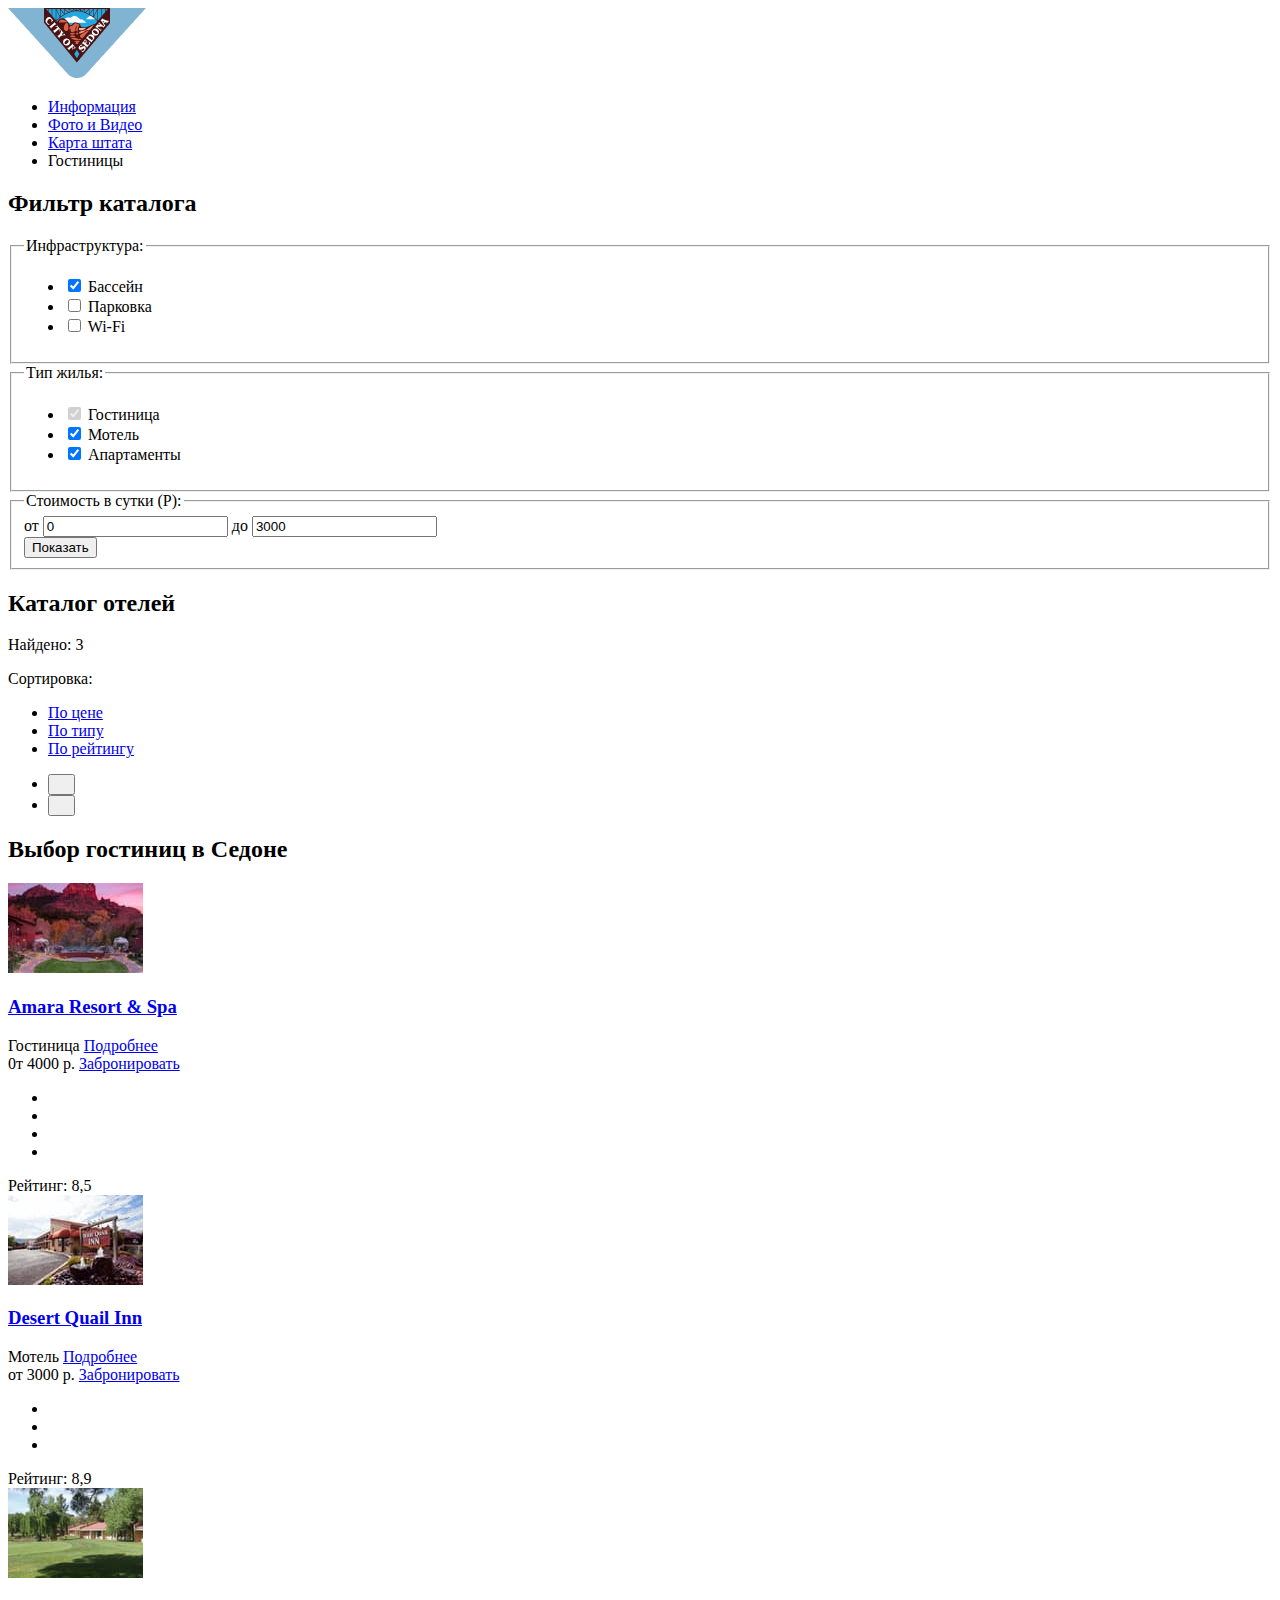
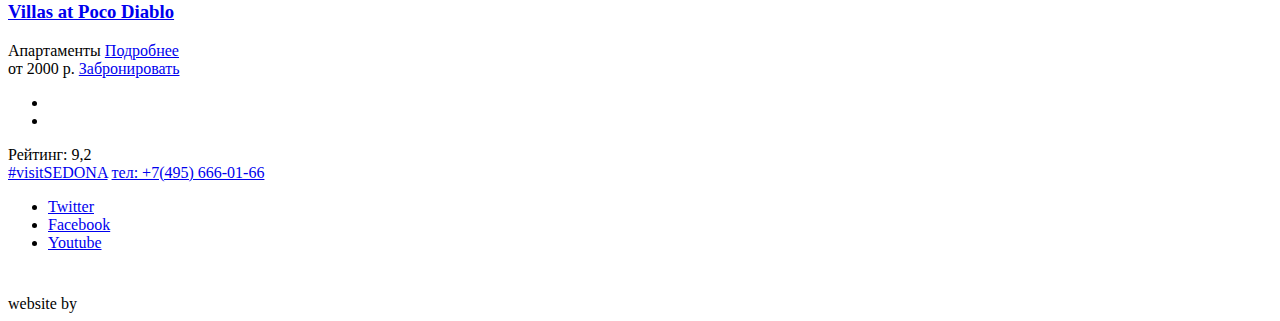
==== commit 7d152404: "Update catalog.html" ====
--- a/catalog.html
+++ b/catalog.html
@@ -4,8 +4,8 @@
       <meta charset="utf-8">
       <title>HTML Academy: Седона</title>
       <link href="https://fonts.googleapis.com/css2?family=PT+Sans:wght@400;700&display=swap" rel="stylesheet">
-      <link href="css/normalize.css" rel="stylesheet">
-      <link href="css/style.css" rel="stylesheet">
+      <link href="css/normalize.min.css" rel="stylesheet">
+      <link href="css/style.min.css" rel="stylesheet">
    </head>
    <body>
       <div class="body-wrapper">
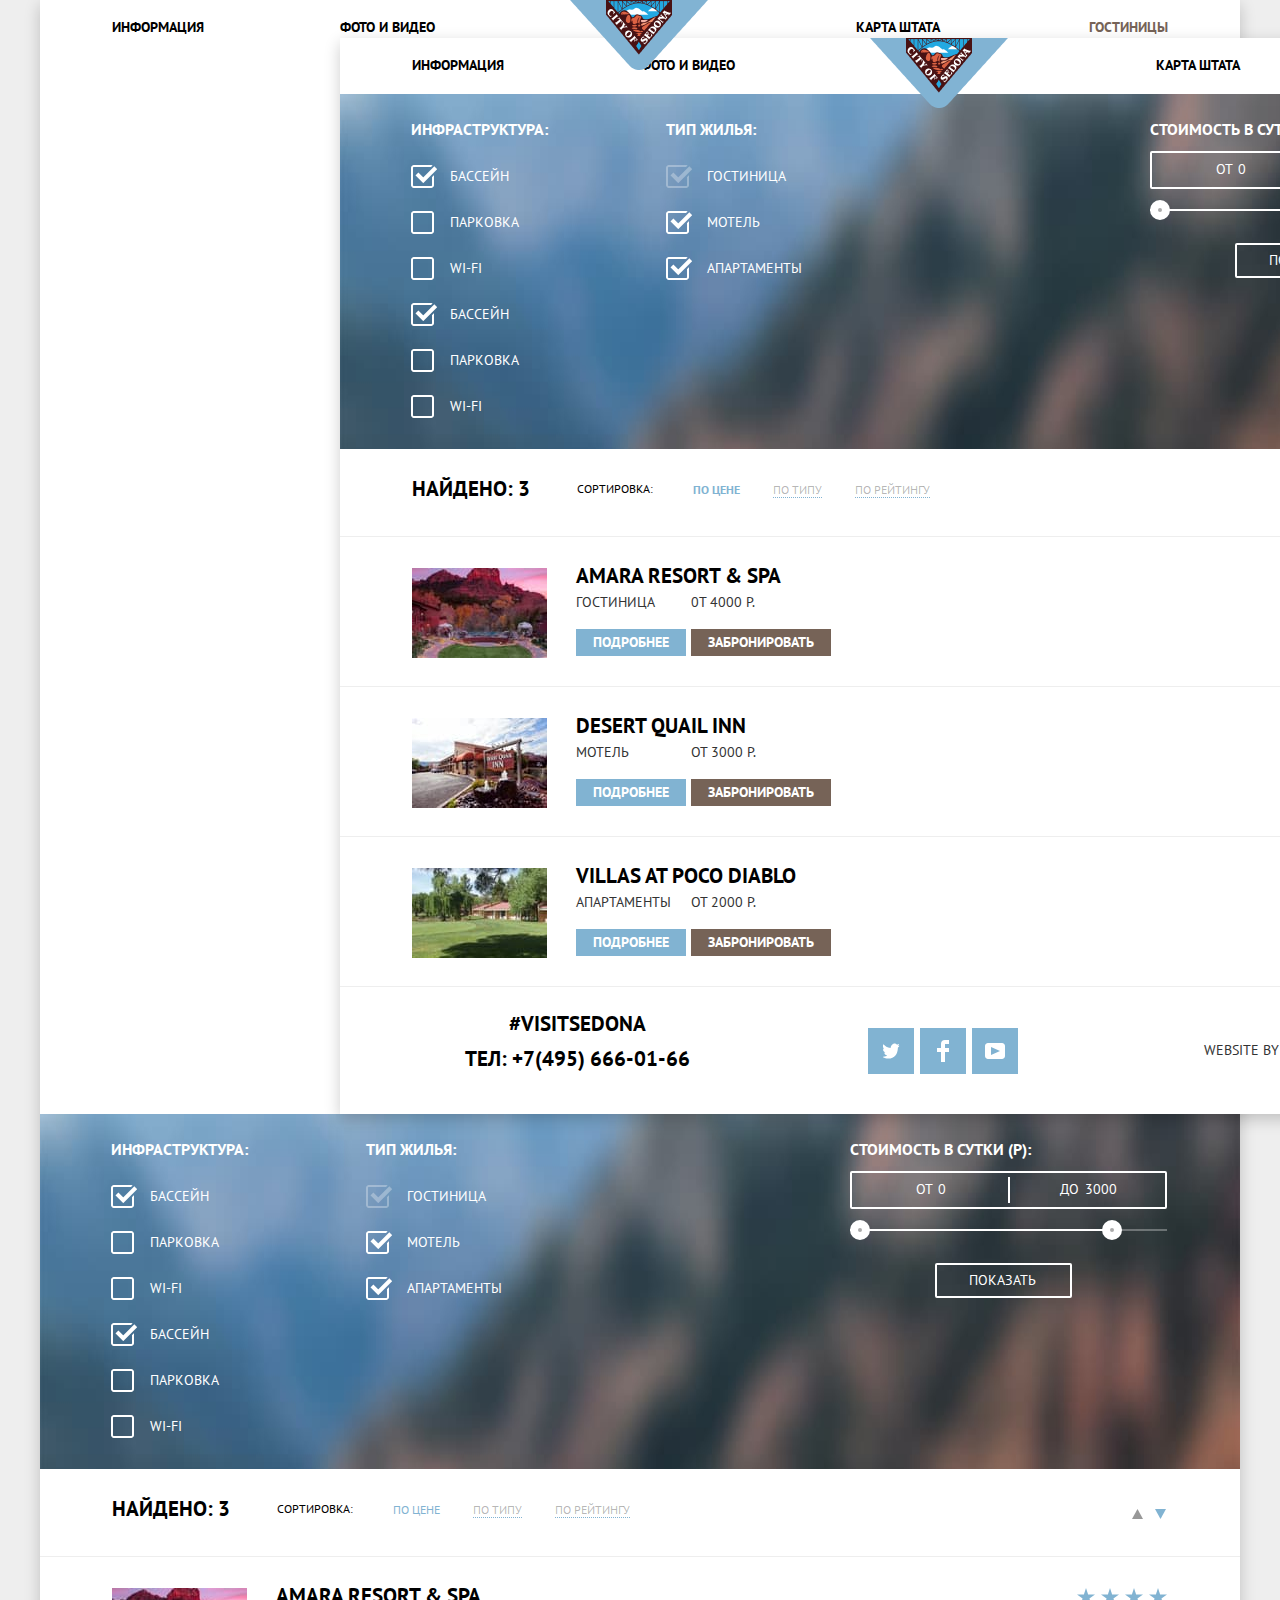
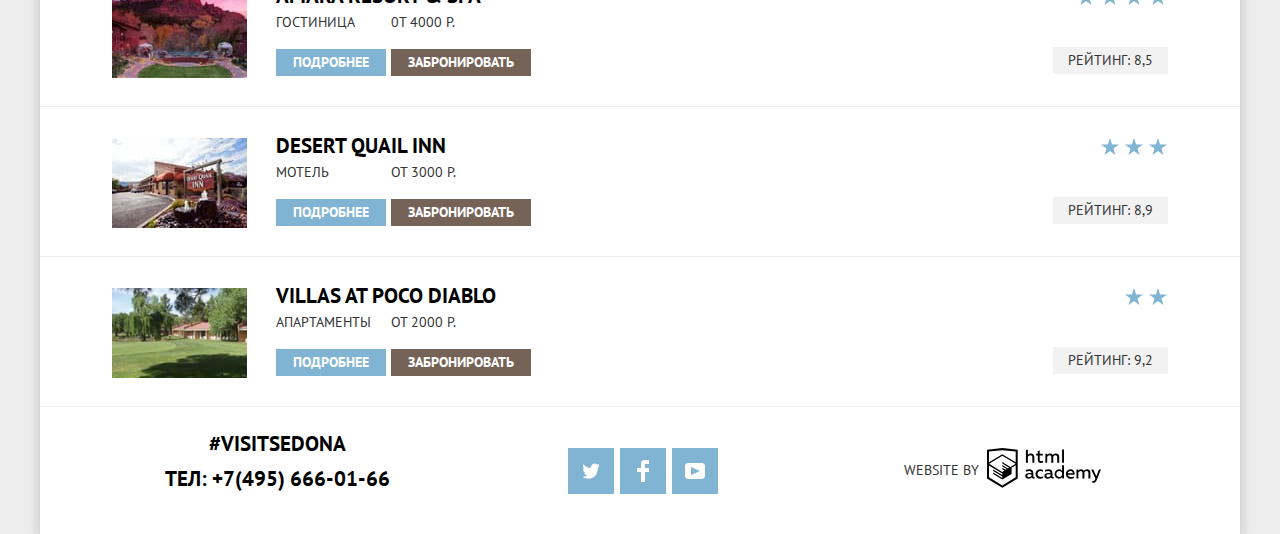
==== commit 8860d192: "Update catalog.html" ====
--- a/catalog.html
+++ b/catalog.html
@@ -21,6 +21,29 @@
                   <li class="navigation-item">
                      <a href="#">
                      Фото и Видео
+                     </a><!DOCTYPE html>
+<html lang="ru">
+   <head>
+      <meta charset="utf-8">
+      <title>HTML Academy: Седона</title>
+      <link href="https://fonts.googleapis.com/css2?family=PT+Sans:wght@400;700&display=swap" rel="stylesheet">
+      <link href="css/normalize.min.css" rel="stylesheet">
+      <link href="css/style.css" rel="stylesheet">
+   </head>
+   <body>
+      <div class="body-wrapper">
+         <header class="main-header inner-header">
+            <nav class="site-navigation">
+               <a href="index.html" class="header-logo"><img src="img/logo.png" width="138" height="70" alt="Логотип копании Седона"></a>
+               <ul class="navigation-list">
+                  <li class="navigation-item">
+                     <a href="#">
+                     Информация
+                     </a>
+                  </li>
+                  <li class="navigation-item">
+                     <a href="#">
+                     Фото и Видео
                      </a>
                   </li>
                   <li class="navigation-item">
@@ -44,6 +67,286 @@
                      <legend>Инфраструктура:</legend>
                      <ul class="checkbox-list">
                         <li class="checkbox-item">
+                           <label class="label-checkbox">
+                           <input type="checkbox" class="input-checkbox visually-hidden"  name="pool" checked>
+                           Бассейн
+                           <span class="span-checkbox"></span>
+                           </label>
+                        </li>
+                        <li class="checkbox-item">
+                           <label class="label-checkbox" >
+                           <input type="checkbox" class="input-checkbox visually-hidden" name="parking" >
+                           Парковка
+                           <span class="span-checkbox"></span>
+                           </label>
+                        </li>
+                        <li class="checkbox-item">
+                           <label class="label-checkbox" >
+                           <input type="checkbox" class="input-checkbox visually-hidden" name="wi-fi">
+                           Wi-Fi
+                           <span class="span-checkbox"></span>
+                           </label>
+                        </li>
+                        <li class="checkbox-item">
+                           <label class="label-checkbox">
+                           <input type="checkbox" class="input-checkbox visually-hidden"  name="pool" checked>
+                           Бассейн
+                           <span class="span-checkbox"></span>
+                           </label>
+                        </li>
+                        <li class="checkbox-item">
+                           <label class="label-checkbox" >
+                           <input type="checkbox" class="input-checkbox visually-hidden" name="parking" >
+                           Парковка
+                           <span class="span-checkbox"></span>
+                           </label>
+                        </li>
+                        <li class="checkbox-item">
+                           <label class="label-checkbox" >
+                           <input type="checkbox" class="input-checkbox visually-hidden" name="wi-fi">
+                           Wi-Fi
+                           <span class="span-checkbox"></span>
+                           </label>
+                        </li>
+                     </ul>
+                  </fieldset>
+                  <fieldset class="fieldset-wrapper options-field">
+                     <legend>Тип жилья:</legend>
+                     <ul class="checkbox-list">
+                        <li class="checkbox-item">
+                           <label class="label-checkbox">
+                           <input type="checkbox" class="input-checkbox visually-hidden" name="hotel" checked disabled>
+                           Гостиница
+                           <span class="span-checkbox"></span>
+                           </label>
+                        </li>
+                        <li class="checkbox-item">
+                           <label class="label-checkbox">
+                           <input type="checkbox" class="input-checkbox visually-hidden" name="motel" checked>
+                           Мотель
+                           <span class="span-checkbox"></span>
+                           </label>
+                        </li>
+                        <li class="checkbox-item">
+                           <label class="label-checkbox">
+                           <input type="checkbox" class="input-checkbox visually-hidden" name="apartments" checked>
+                           Апартаменты
+                           <span class="span-checkbox"></span>
+                           </label>
+                        </li>
+                     </ul>
+                  </fieldset>
+                  <fieldset class="fieldset-wrapper price">
+                     <legend>Стоимость в сутки (Р):</legend>
+                     <div class="range-filter">
+                        <div class="price-controls">
+                           <label class="min-price">
+                           от <input type="text" name="min-price" value="0">
+                           </label>
+                           <label class="max-price">
+                           до <input type="text" name="max-price" value="3000">
+                           </label>
+                        </div>
+                        <div class="range-controls">
+                           <div class="scale">
+                              <div class="bar"></div>
+                           </div>
+                           <div class="toggle toggle-min" tabindex="0"></div>
+                           <div class="toggle toggle-max" tabindex="0"></div>
+                        </div>
+                     </div>
+                     <button type="submit" class="price-count-button">Показать</button>
+                  </fieldset>
+               </form>
+            </section>
+            <section class="catalog-filter">
+               <h2 class="visually-hidden">Каталог отелей</h2>
+               <div class="catalog-filter-wrapper">
+                  <p>Найдено: 3</p>
+                  <p>Сортировка:</p>
+                  <ul class="sort-list">
+                     <li class="sort-item">
+                        <a href="#" class="active">По цене</a>
+                     </li>
+                     <li class="sort-item">
+                        <a href="#">По типу</a>
+                     </li>
+                     <li class="sort-item">
+                        <a href="#">По рейтингу</a>
+                     </li>
+                  </ul>
+                  <ul class="arrows-list">
+                     <li class="arrows-item">
+                        <button type="button" aria-label="Сортировка к меньшему">
+                           <svg width="11" height="10" fill="none" xmlns="http://www.w3.org/2000/svg">
+                              <path d="M5.5 0L11 10H0"/>
+                           </svg>
+                        </button>
+                     </li>
+                     <li class="arrows-item">
+                        <button type="button" aria-label="Сортировка к большему">
+                           <svg width="11" height="10" fill="none" xmlns="http://www.w3.org/2000/svg">
+                              <path d="M5.5 0L11 10H0" />
+                           </svg>
+                        </button>
+                     </li>
+                  </ul>
+               </div>
+               <section class="catalog">
+                  <h2 class="visually-hidden">Выбор гостиниц в Седоне</h2>
+                  <article class="catalog-item">
+                     <div class="catalog-image">
+                        <img src="img/amara.jpg" width="135" height="90" alt="Фотография гостиницы Amara">
+                     </div>
+                     <div class="catalog-info">
+                        <h3 class="catalog-item-title"><a href="#">Amara Resort & Spa</a></h3>
+                        <div class="catalog-content">
+                           <span>Гостиница</span>
+                           <a class="button-catalog button-view" href="#">Подробнее</a>
+                        </div>
+                        <div class="catalog-content">
+                           <span>0т 4000 р.</span>
+                           <a class="button-catalog button-booking" href="#">Забронировать</a>
+                        </div>
+                     </div>
+                     <div class="rating-catalog-cart">
+                        <ul class="rating-stars-list">
+                           <li class="rating-stars-item"></li>
+                           <li class="rating-stars-item"></li>
+                           <li class="rating-stars-item"></li>
+                           <li class="rating-stars-item"></li>
+                        </ul>
+                        <span class="rating-text">Рейтинг: 8,5</span>
+                     </div>
+                  </article>
+                  <article class="catalog-item">
+                     <div class="catalog-image">
+                        <img src="img/desert.jpg" width="135" height="90" alt="Фотография мотеля Desert">
+                     </div>
+                     <div class="catalog-info">
+                        <h3 class="catalog-item-title"><a href="#">Desert Quail Inn</a></h3>
+                        <div class="catalog-content">
+                           <span>Мотель</span>
+                           <a class="button-catalog button-view" href="#">Подробнее</a>
+                        </div>
+                        <div class="catalog-content">
+                           <span>от 3000 р.</span> 
+                           <a class="button-catalog button-booking" href="#">Забронировать</a>
+                        </div>
+                     </div>
+                     <div class="rating-catalog-cart">
+                        <ul class="rating-stars-list">
+                           <li class="rating-stars-item"></li>
+                           <li class="rating-stars-item"></li>
+                           <li class="rating-stars-item"></li>
+                        </ul>
+                        <span class="rating-text">Рейтинг: 8,9</span>
+                     </div>
+                  </article>
+                  <article class="catalog-item">
+                     <div class="catalog-image">
+                        <img src="img/villas.jpg" width="135" height="90" alt="Фотография апартаментов Villas">  
+                     </div>
+                     <div class="catalog-info">
+                        <h3 class="catalog-item-title"><a href="#">Villas at Poco Diablo</a></h3>
+                        <div class="catalog-content">
+                           <span>Апартаменты</span>
+                           <a class="button-catalog button-view" href="#">Подробнее</a>
+                        </div>
+                        <div class="catalog-content">
+                           <span>от 2000 р.</span>
+                           <a class="button-catalog button-booking" href="#">Забронировать</a>
+                        </div>
+                     </div>
+                     <div class="rating-catalog-cart">
+                        <ul class="rating-stars-list">
+                           <li class="rating-stars-item"></li>
+                           <li class="rating-stars-item"></li>
+                        </ul>
+                        <span class="rating-text">Рейтинг: 9,2</span>
+                     </div>
+                  </article>
+               </section>
+            </section>
+         </main>
+         <footer class="main-footer inner-footer">
+            <div class="footer-contacts">
+               <a href="#">#visitSEDONA</a>
+               <a href="tel:84956660166">тел: +7(495) 666-01-66</a>
+            </div>
+            <ul class="social-list">
+               <li class="social-item">
+                  <a href="#" class="social-icon social-icon-twitter">
+                  <span class="visually-hidden">Twitter</span>
+                  </a>
+               </li>
+               <li class="social-item">
+                  <a href="#" class="social-icon social-icon-facebook">
+                  <span class="visually-hidden">Facebook</span>
+                  </a>
+               </li>
+               <li class="social-item">
+                  <a href="#" class="social-icon social-icon-youtube">
+                  <span class="visually-hidden">Youtube</span>
+                  </a>
+               </li>
+            </ul>
+            <div class="creators-logo">
+               <span>website by</span>          
+               <a  href="https://htmlacademy.ru/intensive/htmlcss">
+                  <svg class="logo-logo" width="115" height="41" fill="none"  xmlns="http://www.w3.org/2000/svg">
+                     <path fill-rule="evenodd" clip-rule="evenodd" d="M15.52 1.057h-.17L0 2.72v28.776l15.35 9.343 15.352-9.344V2.72L15.52 1.057zm61.498 1.565h-1.93v13.11h1.93V2.621zm-36.156.01v5.136a3.976 3.976 0 012.849-1.23 3.387 3.387 0 012.614 1.007 3.55 3.55 0 011.015 2.662v5.556h-1.973v-5.297a1.984 1.984 0 00-.41-1.44 1.899 1.899 0 00-1.289-.718h-.316a3.081 3.081 0 00-2.448 1.5v5.955H38.9V2.633h1.963zm36.156 28.852h-1.74v-1.425a4.061 4.061 0 01-3.366 1.662c-2.437-.168-4.33-2.239-4.33-4.736 0-2.498 1.893-4.569 4.33-4.737a3.98 3.98 0 013.165 1.402v-5.33h1.941v13.164zm-29.952-1.425c.197-.008.392-.044.58-.107v1.435a3.38 3.38 0 01-1.245.226 1.758 1.758 0 01-1.762-1.079 5.035 5.035 0 01-3.313 1.166c-1.593 0-3.07-.896-3.07-2.752 0-2.298 2.11-3.01 3.914-3.01.77.013 1.537.103 2.29.27v-.324c0-1.079-.802-1.91-2.31-1.91a7.682 7.682 0 00-3.166.69V22.83a10.56 10.56 0 013.365-.593c2.49 0 4.02 1.209 4.02 3.938v3.237a.592.592 0 00.13.429c.096.12.236.194.387.208h.18v.01zM40.27 28.84c.027.389.205.75.495 1.004.289.253.666.378 1.046.345h.116a3.537 3.537 0 002.542-1.079v-1.532a10.039 10.039 0 00-1.91-.227c-1.055 0-2.278.356-2.278 1.49h-.01zm15.752-5.902a5.183 5.183 0 00-2.712-.69h-.369a4.514 4.514 0 00-3.18 1.471 4.722 4.722 0 00-1.23 3.341v.442c.164 2.498 2.273 4.39 4.716 4.23 1.004.024 2-.187 2.912-.615v-1.845a5.185 5.185 0 01-2.564.69 2.885 2.885 0 01-2.657-1.426 3.024 3.024 0 010-3.07 2.884 2.884 0 012.657-1.427c.865-.003 1.71.26 2.427.755v-1.856zM66.15 30.06a2.08 2.08 0 00.58-.108v1.435c-.397.153-.82.23-1.244.226a1.758 1.758 0 01-1.762-1.079 5.035 5.035 0 01-3.313 1.166c-1.593 0-3.07-.896-3.07-2.752 0-2.298 2.11-3.01 3.914-3.01.77.013 1.537.103 2.29.27v-.324c0-1.079-.802-1.91-2.311-1.91a7.682 7.682 0 00-3.165.69V22.83c1.084-.379 2.22-.58 3.365-.593 2.49 0 4.02 1.209 4.02 3.938v3.237a.592.592 0 00.129.429c.097.12.237.194.388.208h.18v.01zm-6.296-.212a1.468 1.468 0 01-.498-1.008h.021c0-1.133 1.16-1.489 2.279-1.489.642.015 1.281.09 1.91.227v1.532a3.537 3.537 0 01-2.543 1.079h-.116a1.404 1.404 0 01-1.053-.34zm9.472-2.918c0-1.644 1.304-2.977 2.912-2.977l.021.054c1.214 0 2.314.731 2.806 1.866v2.158a3.015 3.015 0 01-2.827 1.877c-1.608 0-2.912-1.333-2.912-2.978zm14.022-4.682c3.492 0 4.705 2.892 4.135 5.492h-6.562c.222 1.618 1.762 2.276 3.366 2.276a6.326 6.326 0 002.785-.636v1.726a7.39 7.39 0 01-3.165.615c-2.67 0-5.012-1.532-5.012-4.769a4.572 4.572 0 011.145-3.268 4.37 4.37 0 013.076-1.469h.232v.033zm-2.48 3.927c.101-1.351 1.253-2.365 2.575-2.265h.042c.62-.057 1.234.17 1.675.62.442.449.666 1.075.614 1.71H80.87v-.065zm8.62 5.287v-8.966h1.74v1.079a3.983 3.983 0 012.934-1.37 3.001 3.001 0 012.785 1.51 4.311 4.311 0 013.07-1.435 3.192 3.192 0 012.489 1.01c.647.69.971 1.631.887 2.583v5.61h-2.004v-5.556a1.74 1.74 0 00-.366-1.262 1.665 1.665 0 00-1.132-.626h-.275a2.936 2.936 0 00-2.184 1.208v6.237H95.43v-5.557a1.742 1.742 0 00-.38-1.266 1.666 1.666 0 00-1.15-.611h-.21a3.153 3.153 0 00-2.333 1.392v6.074h-1.825l-.042-.054zm24.488-8.988h-2.005l-2.648 6.798-3.018-6.787h-2.11l4.221 9.063-.18.454c-.517 1.36-1.234 2.05-2.184 2.05a2.96 2.96 0 01-.897-.13v1.694c.38.096.77.147 1.161.151 1.329 0 2.585-.744 3.534-3.086l4.126-10.206zM52.689 6.787V3.55l-1.962.464v2.719h-1.583V8.49h1.646v4.5c-.067.826.234 1.64.82 2.213a2.653 2.653 0 002.197.743 7.014 7.014 0 002.332-.378v-1.726a4.647 4.647 0 01-1.783.356c-1.14 0-1.667-.389-1.667-1.575v-4.11h3.165V6.787H52.69zm5.697 8.966V6.754h1.752v1.08a3.983 3.983 0 012.922-1.382 2.998 2.998 0 012.743 1.435c.793-.882 1.9-1.4 3.07-1.435.94-.037 1.85.347 2.491 1.052.64.704.949 1.66.843 2.617v5.62h-2.004v-5.556a1.743 1.743 0 00-.366-1.262 1.668 1.668 0 00-1.132-.626h-.243a2.937 2.937 0 00-2.184 1.209v6.236h-2.005v-5.557a1.742 1.742 0 00-.365-1.262 1.667 1.667 0 00-1.133-.626h-.242A3.153 3.153 0 0060.2 9.69v6.074h-1.815v-.01zm-29.689 14.55l.01-.006-.01.021v-.015zm0-11.983v11.983l-13.346 8.13-13.346-8.115V18.515l13.283 8.092v1.424l-9.105-5.503v1.414l9.157 5.621v1.5l-9.147-5.567v1.456l9.158 5.621 9.232-5.653v-6.107l4.114-2.492zm.01-1.542l-3.67 2.158-1.689 1.079-8.04-4.931v1.413l6.848 4.23-.148.097-1.055.582-5.665-3.452v1.445l4.473 2.72-1.055.722-3.376-2.05v1.414l2.215 1.338-2.247 1.36-13.188-8.04 13.2-8.134 13.399 8.049zm-13.42-9.506l13.42 8.081V4.563L15.362 3.13 2.015 4.564v10.79l13.273-8.082z"/>
+                  </svg>
+               </a>
+            </div>
+         </footer>
+      </div>
+   </body>
+</html>
+                  </li>
+                  <li class="navigation-item">
+                     <a href="#">
+                     Карта штата
+                     </a>
+                  </li>
+                  <li class="navigation-item">
+                     <a class="active">
+                     Гостиницы
+                     </a>
+                  </li>
+               </ul>
+            </nav>
+         </header>
+         <main class="inner-page">
+            <section class="filter">
+               <h2 class="visually-hidden">Фильтр каталога</h2>
+               <form action="https://echo.htmlacademy.ru/" method="post">
+                  <fieldset class="fieldset-wrapper infrastructure-field">
+                     <legend>Инфраструктура:</legend>
+                     <ul class="checkbox-list">
+                        <li class="checkbox-item">
+                           <label class="label-checkbox">
+                           <input type="checkbox" class="input-checkbox visually-hidden"  name="pool" checked>
+                           Бассейн
+                           <span class="span-checkbox"></span>
+                           </label>
+                        </li>
+                        <li class="checkbox-item">
+                           <label class="label-checkbox" >
+                           <input type="checkbox" class="input-checkbox visually-hidden" name="parking" >
+                           Парковка
+                           <span class="span-checkbox"></span>
+                           </label>
+                        </li>
+                        <li class="checkbox-item">
+                           <label class="label-checkbox" >
+                           <input type="checkbox" class="input-checkbox visually-hidden" name="wi-fi">
+                           Wi-Fi
+                           <span class="span-checkbox"></span>
+                           </label>
+                        </li>
+
+                         <li class="checkbox-item">
                            <label class="label-checkbox">
                            <input type="checkbox" class="input-checkbox visually-hidden"  name="pool" checked>
                            Бассейн
--- a/css/style.min.css
+++ b/css/style.min.css
@@ -0,0 +1,18 @@
+:root{--specialWhite:rgba(255,255,255,.3);--specialWhiteDark:rgba(255,255,255,.8);--basicWhite:#fff;--specialBlack:rgba(0,0,0,.3);--lightBlack:#333;--basicBlack:#000;--lightGray:#f2f2f2;--basicGray:#eee;--darkGray:#ebebeb;--extraDarkGray:#a9a9a9;--specialGray:#ababab;--disabledGray:#6a6a6a;--lightBlue:#81b3d2;--basicBlue:#669ec0;--darkBlue:#5496bd;--bgBlue:#497da8;--lightBrown:#766357;--basicBrown:#604e43;--darkBrown:#503e33}*{box-sizing:border-box}body{padding:0;min-width:1200px;font-family:"PT Sans",Arial,sans-serif;font-size:14px;line-height:21px;font-weight:400;text-transform:uppercase;color:var(--lightBlack);background-color:var(--basicGray)}a{text-decoration:none}img{max-width:100%;height:auto}.page{height:100%}.page-body{display:grid;grid-template-rows:min-content 1fr min-content;align-content:start;min-height:100%}.visually-hidden{position:absolute;width:1px;height:1px;clip:rect(1px,1px,1px,0)}.body-wrapper{position:relative;margin:0 auto;width:1200px;background:var(--basicWhite);box-shadow:0px 5px 15px rgba(0,1,1,.2)}
+.main-header{position:relative;min-height:56px}.site-navigation{display:flex;background-color:var(--basicWhite)}.header-logo{position:absolute;top:0;left:530px;z-index:10000}.navigation-list{display:flex;justify-content:start;flex-wrap:wrap;margin:0;margin-top:17px;margin-left:72px;margin-right:72px;padding:0;width:100%;max-width:1200px;list-style:none}.navigation-item{width:228px;cursor:pointer}.navigation-item:first-child,.navigation-item:nth-child(2){text-align:start}.navigation-item:nth-child(3){margin-left:auto}.navigation-item:nth-child(3),.navigation-item:last-child{text-align:end}.navigation-item a{font-weight:700;color:var(--basicBlack)}.navigation-item a[href]:hover,.navigation-item a[href]:focus{color:var(--lightBlue)}.navigation-item a[href]:active{color:var(--basicBlack);opacity:.3}.banner{display:flex;flex-direction:column;background-color:var(--basicWhite)}.banner h2{align-self:center;margin:0;padding-top:37px;padding-left:21px;padding-right:20px;padding-bottom:35px;max-width:491px;font-size:21px;line-height:26px;text-align:center;color:var(--basicBlack)}
+.banner img{background-color:var(--basicGray)}.banner .img-wrapper{position:relative;order:-1}.banner .img-wrapper:before{content:"";display:block;position:absolute;bottom:0;left:0;width:1200px;height:62px;background-image:url("../img/bg-promo.png");background-repeat:no-repeat}.advantage{position:relative;background-color:var(--basicWhite)}.advantage h2{margin-top:0;margin-top:10px;padding-bottom:40px;font:inherit;text-align:center}.advantage-view{display:flex;padding:0;margin:0}.advantage-view .advantage-view-content{width:400px;text-align:center;color:var(--basicWhite);background-color:var(--lightBlue)}.advantage-view:nth-of-type(2) img{order:-1}.advantage-view:nth-of-type(1) h3{padding-left:139px;padding-right:139px}.advantage-view:nth-of-type(2) h3{padding-left:123px;padding-right:123px}.advantage-view-content h3{margin-top:0;margin-bottom:25px;padding-top:49px;font-size:21px;line-height:21px;font-weight:700;text-align:center}.advantage-view-content p{margin-top:25px;padding-left:51px;padding-right:50px;padding-bottom:20px;line-height:21px}
+.advantage-view:nth-of-type(2) p{margin-top:24px;padding-left:48px;padding-right:48px;padding-bottom:20px}.advantage-no-view{background-color:var(--basicGray)}.advantage-no-view-list{display:flex;flex-wrap:wrap;margin:0;padding:0;padding-top:25px;padding-bottom:54px;list-style:none}.advantage-no-view-item{width:400px;text-align:center}.advantage-no-view-item h3{padding-left:140px;padding-right:140px;font-size:21px;line-height:26px;font-weight:700;color:var(--basicBlack)}.advantage-no-view-item p{margin:0;margin-top:21px;padding-left:60px;padding-right:60px}.advantage-no-view-item:first-child p{padding-left:96px;padding-right:96px}.advantage-no-view-item:nth-child(3) p{padding-left:75px;padding-right:75px}.figures{background-color:var(--basicWhite)}.figures-list{display:flex;flex-wrap:wrap;position:relative;margin:0;padding:0;padding-top:41px;padding-bottom:81px;list-style:none}.figures-item{width:400px;text-align:center}.figures-item:before{content:"";display:inline-block;width:75px;height:94px;vertical-align:middle;background-image:url("../img/icon-1.svg");background-repeat:no-repeat;background-position:center 20px}
+.figures-item:nth-child(2):before{content:"";display:inline-block;width:75px;height:94px;vertical-align:middle;background-image:url("../img/icon-3.svg");background-repeat:no-repeat;background-position:center 21px}.figures-item:nth-child(3):before{content:"";display:inline-block;width:64px;height:94px;vertical-align:middle;background-image:url("../img/icon-2.svg");background-repeat:no-repeat;background-position:center 16px}.figures-item h3{margin-top:24px;font-size:21px;line-height:21px;color:var(--basicBlack)}.figures-item p{margin:0;margin-top:27px;padding-left:73px;padding-right:73px}.figures-item:nth-child(2) p{padding-left:51px;padding-right:51px}.figures-item:nth-child(3) p{padding-left:65px;padding-right:65px}.hotels-form{display:flex;flex-direction:column;position:relative;background-color:var(--basicWhite)}.hotels-form p{line-height:24px;text-align:center}.hotels-form p:first-of-type{margin-bottom:31px;padding-top:27px;font-size:30px;font-weight:700;color:var(--basicBlack)}
+.hotels-form p:last-of-type{margin:0;padding-bottom:45px}.checking-date-form{position:absolute;top:290px;left:316px;margin:0;padding:0;padding-bottom:55px;width:568px;color:var(--basicBlack);background-color:var(--basicWhite);box-shadow:0px 7px 15px rgba(0,1,1,.15);overflow:hidden;z-index:99}.head-form-button{margin:auto;padding:31px 139px;font-size:21px;font-weight:700;text-align:center;text-transform:uppercase;color:var(--basicWhite);background-color:var(--lightBrown);border:none;cursor:pointer;z-index:100}.head-form-button:hover,.head-form-button:focus{background-color:var(--basicBrown)}.head-form-button:active{background-color:var(--darkBrown);color:var(--specialWhite)}.close-form{display:none}.open-form{display:block;animation:stretching .6s}.form-wrapper{padding-left:55px;padding-right:55px}.form-group{display:flex;justify-content:space-between;position:relative;margin-bottom:25px;min-height:40px}.form-group label{align-self:center}.form-group:nth-child(1){margin:0;margin-top:52px;margin-bottom:27px}
+.calendar-icon{position:absolute;top:9px;right:8px;padding:0;width:21px;height:23px;fill:var(--extraDarkGray);background-color:transparent;border:none;z-index:100}.calendar-icon:hover,.calendar-icon:focus{fill:var(--basicBlack);cursor:pointer}.calendar-icon:active{fill:var(--lightBlue);outline:none}.form-group input{width:345px;background-color:var(--lightGray);border:2px solid var(--lightGray);box-sizing:border-box}.form-group input[type=text]{padding-left:8px;font-size:14px;text-align:left;font-family:"PT Sans",Arial,sans-serif;font-weight:700;text-transform:uppercase;color:var(--basicBlack)}.form-group:nth-child(1) label{margin-right:20px;min-width:92px}.form-group:nth-child(2) label{margin-right:20px;min-width:92px}.checking-date-form input:hover{background-color:var(--darkGray);border:2px solid var(--darkGray)}.checking-date-form input:focus{background-color:var(--basicWhite);border:2px solid var(--basicGray)}.count-wrapper{display:flex;justify-content:space-between;margin-top:29px}
+.count-person{display:flex}.count-person:nth-child(1) label{margin-right:42px}.count-person:nth-child(2) label{margin-right:27px}.count-person label{align-self:center}.count-person input{padding:13px;width:38px;height:38px;background-color:var(--lightGray);border:2px solid var(--lightGray)}.count-person input[value]{font-weight:700}.count-person button{cursor:pointer}.count-person .min,.count-person .max{width:38px;height:38px;font-size:21px;line-height:38px;font-weight:700;vertical-align:middle;color:var(--extraDarkGray);background-color:var(--lightGray);border:none}.min svg{margin-bottom:5px}.min svg,.max svg{fill:var(--extraDarkGray)}.min:hover svg,.min:focus svg,.max:hover svg,.max:focus svg{fill:var(--basicBlack)}.min:active svg,.max:active svg{fill:var(--lightBlue)}.button{font-size:21px;line-height:26px;font-weight:700;text-transform:uppercase;color:var(--basicWhite);background-color:var(--lightBlue);border:none}.button-form{margin-top:57px;margin-left:55px;padding-top:16px;padding-bottom:16px;padding-left:197px;padding-right:197px;max-width:458px;cursor:pointer}
+.button-form:hover,.button-form:focus{background-color:var(--basicBlue)}.button-form:active{color:var(--specialWhite);background-color:var(--darkBlue)}.hotels-form .map-group{min-height:593px;background-color:var(--basicBrown);background-image:url("../img/map.jpg");background-size:1200px height 593px;background-repeat:no-repeat}.map-group iframe{border:0}.form-error{animation-name:shake;animation-duration:.6s}.main-footer{display:flex;justify-content:space-between;align-items:center;position:absolute;left:0;bottom:0;width:100%;padding-top:25px;padding-left:125px;padding-right:138px;padding-bottom:42px;background-color:var(--specialWhiteDark)}.footer-contacts{display:flex;flex-direction:column;margin-right:178px}.footer-contacts a:nth-child(1){margin-bottom:9px;text-align:center}.footer-contacts a{display:inline-block;font-size:21px;line-height:26px;font-weight:700;vertical-align:middle;color:var(--basicBlack)}.main-footer .social-list{display:flex;margin:0;margin-right:auto;margin-bottom:-18px;padding:0;list-style:none}
+.social-list .social-item{margin-right:6px}.social-list .social-item:last-child{margin-right:0}.main-footer .social-icon{display:inline-block;position:relative;width:46px;height:46px;vertical-align:middle;background-color:var(--lightBlue)}.social-icon:hover,.social-icon:focus{background-color:var(--basicBlue)}.social-icon:active{background-color:var(--darkBlue)}.social-icon-twitter:active:before,.social-icon-facebook:active:before,.social-icon-youtube:active:before{opacity:.3}.main-footer .social-icon-twitter:before{content:"";display:block;position:absolute;top:50%;left:50%;width:17px;height:17px;background-image:url("../img/twitter.svg");background-repeat:no-repeat;transform:translate(-50%,-50%)}.main-footer .social-icon-facebook:before{content:"";display:block;position:absolute;top:50%;left:50%;width:12px;height:22px;background-image:url("../img/fb-icon.svg");background-repeat:no-repeat;transform:translate(-50%,-50%)}.main-footer .social-icon-youtube:before{content:"";display:block;position:absolute;top:50%;left:50%;width:20px;height:16px;background-image:url("../img/youtube.svg");background-repeat:no-repeat;transform:translate(-50%,-50%)}
+.creators-logo{display:flex;align-items:center;margin-bottom:-17px}.creators-logo span{margin-right:8px}.creators-logo svg{fill:var(--basicBlack)}.creators-logo svg:hover,.creators-logo svg:focus{fill:var(--lightBlue)}.creators-logo svg:active{fill:var(--basicBlack);opacity:.3}.inner-header .active{color:var(--lightBrown)}.inner-page .filter{color:var(--basicWhite);background-color:var(--bgBlue)}.filter{box-sizing:border-box;background-image:url("../img/background-filter.jpg");background-repeat:no-repeat;background-size:100% 100%}.filter form{display:flex;justify-content:space-between;padding-top:25px;padding-left:71px;padding-right:73px;padding-bottom:8px}.filter legend{margin-bottom:11px;font-size:16px;line-height:21px;font-weight:700}.fieldset-wrapper:nth-child(-n+2) legend{margin-bottom:25px}.filter fieldset{display:flex;flex-direction:column;margin:0;padding:0;border:none}.filter label{margin-bottom:24px;font-size:14px;line-height:22px}.checkbox-list{margin:0;padding:0;list-style:none}.filter .options-field{margin-right:231px}
+.checkbox-item{position:relative}.checkbox-item .label-checkbox{position:relative;display:inline-block;vertical-align:middle;cursor:pointer}.infrastructure-field .label-checkbox{padding-left:39px}.options-field .label-checkbox{padding-left:41px}.span-checkbox{display:inline-block;position:absolute;top:0;left:0;width:26px;height:24px;vertical-align:middle;background-image:url("../img/checkbox-off.png");background-repeat:no-repeat}.input-checkbox:disabled+.span-checkbox{opacity:.3}.input-checkbox:focus+.span-checkbox{outline:double}.input-checkbox:checked~.span-checkbox{background-image:url("../img/checkbox-on.png");background-repeat:no-repeat}.inner-page .price-count-wrapper{position:relative;width:98%;border:2px solid var(--basicWhite);border-radius:3px}.price-count-wrapper input{padding-top:6px;padding-bottom:6px;width:49%;font-size:14px;line-height:21px;text-transform:uppercase;font-weight:400;color:var(--basicWhite);text-align:center;background-color:transparent;border:none}.input-count-min{position:relative}
+.price-count-wrapper:after{content:"";display:block;position:absolute;top:4px;left:50%;width:2px;height:26px;background-color:var(--basicWhite);z-index:100000}.price{margin:0;padding:0;border:none}.price-controls{display:flex;justify-content:space-between;position:relative;padding-top:5px;padding-left:34px;height:38px;border:2px solid var(--basicWhite);border-radius:2px}.price-controls:before{content:"";display:block;position:absolute;top:4px;left:156px;width:2px;height:26px;background-color:var(--basicWhite)}.price-controls label{font-size:14px;line-height:21px;font-style:normal;font-weight:400;text-transform:uppercase;color:var(--basicWhite)}.price-controls label:nth-child(1){margin-left:30px}.price-controls label:nth-child(2){margin-right:22px}.price-controls input{width:60px;font:inherit;color:var(--basicWhite);background-color:transparent;border:none}.price .range-filter{width:317px}.price .range-controls{position:relative;padding-top:20px;height:54px;background-color:transparent}
+.range-controls .scale{height:2px;background-color:var(--specialWhite)}.range-controls .bar{width:80%;height:2px;background-color:var(--basicWhite)}.range-controls .toggle{position:absolute;top:11px;left:0;padding:0;width:4px;height:4px;box-sizing:content-box;background-color:var(--specialGray);border:8px solid var(--basicWhite);border-radius:50%;cursor:pointer}.range-controls .toggle-min{left:0}.range-controls .toggle-max{left:252px}.range-controls .toggle:hover,.range-controls .toggle:focus{transform:scale(1.2)}.price .price-count-button{display:inline-block;margin-left:85px;padding-top:5px;padding-bottom:5px;padding-left:32px;padding-right:35px;max-width:137px;font-size:14px;line-height:21px;vertical-align:middle;text-transform:uppercase;color:var(--basicWhite);background-color:transparent;border:2px solid var(--basicWhite);border-radius:2px;cursor:pointer}.price-count-button:hover,.price-count-button:focus{color:var(--basicBlack);background-color:var(--basicWhite)}.catalog-filter-wrapper{display:flex;align-items:center;padding-top:6px;padding-bottom:13px;border-bottom:1px solid var(--basicGray)}
+.arrows-list{display:flex;align-items:center;margin:0;margin-top:10px;margin-right:68px;margin-left:auto;padding:0;list-style:none}.arrows-item button{border:none;background-color:transparent}.arrows-item:nth-child(1) svg{fill:var(--basicBlack);opacity:.4}.arrows-item:hover svg,.arrows-item:focus svg{fill:var(--basicBlack);opacity:1}.arrows-item:active svg{fill:var(--lightBlue)}.arrows-item:nth-child(2) svg{fill:var(--lightBlue);transform:rotate(180deg)}.catalog-filter-wrapper::before:hover{background-image:url("../img/icon-down-dir-active.svg");opacity:1}.catalog-filter-wrapper p:nth-of-type(1){margin-left:72px;font-size:21px;line-height:26px;font-weight:700;color:var(--basicBlack)}.catalog-filter-wrapper p:nth-of-type(2){margin-left:47px;font-size:12px;line-height:18px;font-weight:400;color:var(--basicBlack)}.inner-page .sort-list{display:flex;margin:0;margin-left:40px;padding:0;list-style:none}.sort-item{margin-right:33px}.sort-item:last-child{margin-right:0}.sort-item a{font-size:12px}.sort-item a:not(.active){line-height:18px;font-weight:400;color:var(--specialBlack);border-bottom:1px dotted var(--lightBlue)}
+.sort-item a:not(.active):hover,.sort-item a:not(.active):focus{color:var(--lightBlue)}.sort-item a:not(.active):active{color:var(--basicBlack);border-bottom:none}.sort-item .active{color:var(--lightBlue)}.catalog{background-color:var(--basicWhite)}.catalog-item{display:flex;justify-content:start;padding-top:26px;padding-bottom:22px;padding-left:72px;border-bottom:1px solid var(--basicGray)}.catalog-image{margin-top:5px;margin-right:29px}.catalog-content{display:inline-block;margin-top:3px;vertical-align:middle}.catalog-content span{display:block;margin:0;margin-bottom:16px}.catalog-item-title{margin:0}.catalog-item-title a{display:inline-block;font-size:21px;line-height:26px;font-weight:700;vertical-align:middle;color:var(--basicBlack)}.catalog-item-title a:hover,.catalog-item-title a:focus{color:var(--lightBlue)}.catalog-item-title a:active{opacity:.3}.catalog-content:nth-of-type(2){margin-left:1px}.catalog-item .button-catalog{display:inline-block;padding-top:3px;padding-bottom:3px;padding-left:17px;padding-right:17px;font-weight:700;vertical-align:middle;color:var(--basicWhite);background-color:var(--lightBlue)}
+.catalog-item .button-view:hover,.catalog-item .button-view:focus{background-color:var(--basicBlue)}.catalog-item .button-view:active{color:var(--specialWhite);background-color:var(--darkBlue)}.catalog-item .button-booking{background-color:var(--lightBrown)}.catalog-item .button-booking:hover,.catalog-item .button-booking:focus{background-color:var(--basicBrown)}.catalog-item .button-booking:active{background-color:var(--darkBrown);color:var(--specialWhite)}.rating-catalog-cart{display:flex;flex-direction:column;justify-content:space-between;align-items:flex-end;margin-left:auto;margin-right:72px}.catalog-item .rating-stars-list{display:flex;margin:0;padding:0;padding-left:22px;list-style:none}.catalog-item .rating-stars-item{margin-right:5px;margin-top:5px;width:19px;height:19px;background-image:url("../img/star.svg");background-repeat:no-repeat}.catalog-item .rating-stars-item:last-child{margin-right:0}.catalog-item .rating-text{display:inline-block;margin-bottom:10px;padding:3px 15px;vertical-align:middle;color:var(--lightBlack);background-color:var(--lightGray)}
+.inner-footer{position:relative;padding-top:24px;background-color:var(--basicWhite)}@keyframes shake{0%,100%{transform:translateX(0)}10%,30%,50%,70%,90%{transform:translateX(-10px)}20%,40%,60%,80%{transform:translateX(10px)}}@keyframes stretching{0%{height:20px}100%{height:395px}}--- a/css/style.css
+++ b/css/style.css
@@ -0,0 +1,1699 @@
+:root {
+  --specialWhite: rgba(255,255,255,0.3);
+  --specialWhiteDark: rgba(255, 255, 255, 0.8);
+  --basicWhite: #ffffff;
+
+  --specialBlack: rgba(0,0,0,0.3);
+  --lightBlack: #333333;
+  --basicBlack: #000000;
+  
+  --lightGray: #f2f2f2;
+  --basicGray: #eeeeee;
+  --darkGray: #ebebeb;
+  --extraDarkGray: #a9a9a9;
+  --specialGray: #ababab;
+  --disabledGray: #6a6a6a;
+  
+  --lightBlue: #81b3d2;
+  --basicBlue: #669ec0;
+  --darkBlue: #5496bd;
+  --bgBlue: #497da8;
+
+  --lightBrown: #766357;
+  --basicBrown: #604e43;
+  --darkBrown: #503e33;
+
+}
+
+
+* {
+  box-sizing: border-box;
+}
+
+
+body {
+  padding: 0;
+
+  min-width: 1200px;
+
+  font-family: "PT Sans", Arial, sans-serif;
+  font-size: 14px;
+  line-height: 21px;
+  font-weight: 400;
+  text-transform: uppercase;
+  color: var(--lightBlack);
+
+  background-color: var(--basicGray);
+}
+
+
+a {
+  text-decoration: none;
+}
+
+
+img {
+  max-width: 100%;
+  height: auto;
+}
+
+
+.page {
+  height: 100%;
+}
+
+
+.page-body {
+  display: grid;
+  grid-template-rows: min-content 1fr min-content;
+  align-content: start;
+
+  min-height: 100%;
+}
+
+
+.visually-hidden {
+  position: absolute;
+
+  width: 1px;
+  height: 1px;
+
+  clip: rect(1px,1px,1px,0);
+}
+
+
+.body-wrapper { 
+  position: relative;
+  margin: 0 auto;
+
+  width: 1200px;
+
+  background: var(--basicWhite);
+
+  box-shadow: 0px 5px 15px rgba(0, 1, 1, 0.2);
+}
+
+
+.main-header {
+  position: relative;
+  min-height: 56px;
+}
+
+
+.site-navigation {
+  display: flex;
+  
+  background-color: var(--basicWhite);
+}
+
+
+.header-logo {
+  position:absolute;
+  top: 0;
+  left: 530px;
+
+  z-index: 10000;
+}
+
+
+.navigation-list {
+  display: flex;
+  justify-content: start;
+  flex-wrap: wrap;
+
+  margin: 0;
+  margin-top: 17px;
+  margin-left: 72px;
+  margin-right: 72px;
+  padding: 0;
+
+  width: 100%;
+  max-width: 1200px;
+
+  list-style: none;  
+}
+
+
+.navigation-item {
+  width: 228px;
+
+  cursor: pointer;
+}
+
+
+.navigation-item:first-child,
+.navigation-item:nth-child(2) {
+  text-align: start;  
+}
+
+
+.navigation-item:nth-child(3) {
+  margin-left: auto;
+}
+
+
+.navigation-item:nth-child(3),
+.navigation-item:last-child {
+  text-align: end;
+}
+
+
+.navigation-item a { 
+  font-weight: 700;
+  color: var(--basicBlack);
+}
+
+
+.navigation-item a[href]:hover,
+.navigation-item a[href]:focus{
+  color: var(--lightBlue);
+}
+
+
+.navigation-item a[href]:active{
+  color: var(--basicBlack);
+  opacity: 0.3;
+}
+
+
+.banner {
+  display: flex;
+  flex-direction: column;
+
+  background-color: var(--basicWhite);
+}
+
+
+.banner h2 {
+  align-self: center;
+
+  margin: 0;
+  padding-top: 37px;
+  padding-left: 21px;
+  padding-right: 20px;
+  padding-bottom: 35px;
+
+  max-width: 491px;
+
+  font-size: 21px;
+  line-height: 26px;
+  text-align: center;
+  color: var(--basicBlack);  
+}
+
+
+.banner img {
+  background-color: var(--basicGray);
+}
+
+
+.banner .img-wrapper {
+  position: relative;
+  order: -1;
+}
+
+
+.banner .img-wrapper::before {
+  content: "";
+  display: block;
+  position: absolute;
+  bottom: 0;
+  left: 0;
+
+  width: 1200px;
+  height: 62px;
+  
+  background-image: url("../img/bg-promo.png");
+  background-repeat: no-repeat;  
+}
+
+
+.advantage {
+  position: relative;
+
+  background-color: var(--basicWhite);
+}
+
+
+.advantage h2 {
+  margin-top: 0;
+  margin-top: 10px;
+  padding-bottom: 40px;
+
+  font: inherit;
+  text-align: center; 
+}
+
+
+.advantage-view {
+  display: flex;
+
+  padding: 0;
+  margin: 0;
+}
+
+
+.advantage-view .advantage-view-content {
+  width: 400px;
+  
+  text-align: center;
+  color: var(--basicWhite);
+
+  background-color: var(--lightBlue);  
+}
+
+
+.advantage-view:nth-of-type(2) img {
+  order: -1;
+}
+
+
+.advantage-view:nth-of-type(1) h3 {
+  padding-left: 139px;
+  padding-right: 139px;
+}
+
+
+.advantage-view:nth-of-type(2) h3 {
+  padding-left: 123px;
+  padding-right: 123px;
+}
+
+
+.advantage-view-content h3 {
+  margin-top: 0;
+  margin-bottom: 25px;
+  padding-top: 49px;
+
+  font-size: 21px;
+  line-height: 21px;
+  font-weight: bold;
+  text-align: center;
+}
+
+
+.advantage-view-content p {
+  margin-top: 25px;
+  padding-left: 51px;
+  padding-right: 50px;
+  padding-bottom: 20px;
+
+  line-height: 21px;
+}
+
+
+.advantage-view:nth-of-type(2) p {
+  margin-top: 24px;
+  padding-left: 48px;
+  padding-right: 48px;
+  padding-bottom: 20px;
+}
+
+
+.advantage-no-view {
+  background-color: var(--basicGray);
+}
+
+
+.advantage-no-view-list {
+  display: flex;
+  flex-wrap: wrap;
+  
+  margin: 0;
+  padding: 0;
+  padding-top: 25px;
+  padding-bottom: 54px;
+
+  list-style: none;
+}
+
+
+.advantage-no-view-item {
+  width: 400px;
+
+  text-align: center;
+}
+
+
+.advantage-no-view-item h3 {
+  padding-left: 140px;
+  padding-right: 140px;
+
+  font-size: 21px;
+  line-height: 26px;
+  font-weight: 700;
+  color: var(--basicBlack);
+}
+
+
+.advantage-no-view-item p {
+  margin: 0;
+  margin-top: 21px;
+
+  padding-left: 60px;
+  padding-right: 60px;
+}
+
+
+.advantage-no-view-item:first-child p {
+  padding-left: 96px;
+  padding-right: 96px;
+}
+
+
+.advantage-no-view-item:nth-child(3) p {
+  padding-left: 75px;
+  padding-right: 75px;
+}
+
+
+.figures {
+  background-color: var(--basicWhite);
+}
+
+
+.figures-list {
+  display: flex;
+  flex-wrap: wrap;
+  position: relative;
+  
+  margin: 0;
+  padding: 0;
+  padding-top: 41px;
+  padding-bottom: 81px;
+  
+  list-style: none;
+}
+
+
+.figures-item {
+  width: 400px;
+
+  text-align: center;
+}
+
+
+ .figures-item::before {
+  content: "";
+  display: inline-block;
+
+  width: 75px;
+  height: 94px;
+
+  vertical-align: middle;
+  
+  background-image: url("../img/icon-1.svg");
+  background-repeat: no-repeat; 
+  background-position: center 20px; 
+}
+
+
+
+.figures-item:nth-child(2)::before {
+  content: "";
+  display: inline-block;
+
+  width: 75px;
+  height: 94px;
+
+  vertical-align: middle;
+  
+  background-image: url("../img/icon-3.svg");
+  background-repeat: no-repeat; 
+  background-position: center 21px;
+}
+
+
+.figures-item:nth-child(3)::before {
+  content: "";
+  display: inline-block;
+
+  width: 64px;
+  height: 94px;
+
+  vertical-align: middle;
+  
+  background-image: url("../img/icon-2.svg");
+  background-repeat: no-repeat;
+  background-position: center 16px;
+}
+
+
+.figures-item h3 {
+	margin-top: 24px;
+
+  font-size: 21px;
+  line-height: 21px;
+  color: var(--basicBlack);
+}
+
+
+.figures-item p {
+  margin: 0;
+  margin-top: 27px;
+
+  padding-left: 73px;
+  padding-right: 73px;
+}
+
+
+.figures-item:nth-child(2) p {
+  padding-left: 51px;
+  padding-right: 51px;
+}
+
+
+.figures-item:nth-child(3) p {
+  padding-left: 65px;
+  padding-right: 65px;
+}
+
+
+.hotels-form {
+  display: flex;
+  flex-direction: column;
+  position: relative;
+
+  background-color: var(--basicWhite); 
+}
+
+
+.hotels-form p {
+  line-height: 24px;
+  text-align: center;
+}
+
+
+.hotels-form p:first-of-type {
+  margin-bottom: 31px;
+  padding-top: 27px;
+
+  font-size: 30px;
+  font-weight: 700;
+  color: var(--basicBlack);
+}
+
+
+.hotels-form p:last-of-type {
+	margin: 0;
+  padding-bottom: 45px;
+}
+
+
+.checking-date-form {
+  position: absolute;
+  top: 290px;
+  left: 316px;
+
+  margin: 0;
+  padding: 0;
+  padding-bottom: 55px;
+
+  width: 568px;
+   
+  color: var(--basicBlack);
+  
+  background-color: var(--basicWhite);
+
+  box-shadow: 0px 7px 15px rgba(0, 1, 1, 0.15);
+  
+  overflow: hidden;
+  z-index: 99;
+}
+
+
+.head-form-button {
+  margin: auto;
+  padding: 31px 139px;
+
+  font-size: 21px;
+  font-weight: 700;
+  text-align: center;
+  text-transform: uppercase;
+  color: var(--basicWhite);
+
+  background-color: var(--lightBrown);
+
+  border: none;
+
+  cursor: pointer;
+  z-index: 100; 
+}
+
+
+.head-form-button:hover,
+.head-form-button:focus {
+  background-color: var(--basicBrown);
+}
+
+
+.head-form-button:active {
+  background-color: var(--darkBrown);
+  color: var(--specialWhite);
+}
+
+
+.close-form {
+  display: none;
+}
+
+
+.open-form {
+  display: block;
+  animation:stretching .6s
+}
+
+
+.form-wrapper {
+  padding-left: 55px;
+  padding-right: 55px;
+}
+
+
+.form-group {
+  display: flex;
+  justify-content: space-between;
+  position: relative;
+  
+  margin-bottom: 25px;
+
+  min-height: 40px;
+}
+
+
+.form-group label {
+  align-self: center;
+}
+
+
+.form-group:nth-child(1) {
+  margin: 0;
+  margin-top: 52px;
+  margin-bottom: 27px;
+}
+
+
+.calendar-icon { 
+  position: absolute;
+  top: 9px;
+  right: 8px;
+
+  padding: 0;
+  
+  width: 21px;
+  height: 23px;
+
+  fill: var(--extraDarkGray);
+
+  background-color: transparent;
+
+  border: none;
+
+  z-index: 100;
+}
+
+
+.calendar-icon:hover,
+.calendar-icon:focus {
+ fill: var(--basicBlack);
+
+ cursor: pointer;
+}
+
+
+.calendar-icon:active {
+ fill: var(--lightBlue);
+
+ outline: none;
+}
+
+
+.form-group input {
+  width: 345px;
+  
+  background-color: var(--lightGray);
+
+  border: 2px solid var(--lightGray);
+
+  box-sizing: border-box;
+}
+
+
+.form-group input[type="text"] {
+  padding-left: 8px;
+
+  font-size: 14px;
+  text-align: left;
+  font-family: "PT Sans", Arial, sans-serif;
+  font-weight: 700;
+  text-transform: uppercase;
+  color: var(--basicBlack);
+}
+
+
+.form-group:nth-child(1) label {
+  margin-right: 20px;
+
+  min-width: 92px;
+}
+
+
+.form-group:nth-child(2) label {
+  margin-right: 20px;
+
+  min-width: 92px;
+}
+
+
+.checking-date-form input:hover {
+  background-color: var(--darkGray);
+  
+  border: 2px solid var(--darkGray)
+}
+
+
+.checking-date-form input:focus {
+  background-color: var(--basicWhite);
+
+  border: 2px solid var(--basicGray);
+}
+
+
+.count-wrapper {
+  display: flex;
+  justify-content: space-between;
+
+  margin-top: 29px;
+}
+
+
+.count-person {
+  display: flex;
+}
+
+
+.count-person:nth-child(1) label {
+  margin-right: 42px;
+}
+
+
+.count-person:nth-child(2) label {
+  margin-right: 27px;
+}
+
+
+.count-person label {
+  align-self: center;
+}
+
+
+.count-person input {
+  padding: 13px;
+
+  width: 38px;
+  height: 38px;
+
+  background-color: var(--lightGray);
+
+  border: 2px solid var(--lightGray);
+}
+
+
+.count-person input[value] {
+  font-weight: 700; 
+}
+
+
+.count-person button {
+  cursor: pointer;
+}
+
+
+.count-person .min,
+.count-person .max { 
+  width: 38px;
+  height: 38px;
+ 
+  font-size: 21px;
+  line-height: 38px;
+  font-weight: 700;
+  vertical-align: middle;  
+  color: var(--extraDarkGray);
+ 
+  background-color: var(--lightGray);
+
+  border: none;
+}
+
+
+.min svg {
+  margin-bottom: 5px;
+}
+
+
+.min svg,
+.max svg {
+  fill: var(--extraDarkGray);
+}
+
+
+.min:hover svg,
+.min:focus svg,
+.max:hover svg,
+.max:focus svg {
+  fill: var(--basicBlack);
+}
+
+
+.min:active svg,
+.max:active svg {
+  fill: var(--lightBlue);
+}
+
+
+.button {
+  font-size: 21px;
+  line-height: 26px;
+  font-weight: 700;
+  text-transform: uppercase;
+  color: var(--basicWhite);
+
+  background-color: var(--lightBlue);
+
+  border: none;
+}
+
+
+.button-form {
+  margin-top: 57px;
+  margin-left: 55px;
+  padding-top: 16px;
+  padding-bottom: 16px;
+  padding-left: 197px;
+  padding-right: 197px;
+
+  max-width: 458px;
+
+  cursor:pointer;
+}
+
+
+.button-form:hover,
+.button-form:focus {
+  background-color: var(--basicBlue);
+}
+
+
+.button-form:active {
+  color: var(--specialWhite);
+
+  background-color: var(--darkBlue);
+}
+
+
+.hotels-form .map-group {
+  min-height: 593px;
+
+  background-color: var(--basicBrown);
+  background-image: url("../img/map.jpg");
+  background-size: 1200px height 593px;
+  background-repeat: no-repeat;
+}
+
+
+.map-group iframe {
+  border: 0;
+}
+
+
+.form-error {
+  animation-name: shake;
+  animation-duration: 0.6s;
+}
+
+
+.main-footer {
+  display: flex;
+  justify-content: space-between;
+  align-items: center;
+
+  position: absolute;
+  left: 0;
+  bottom: 0;
+
+  width: 100%;
+
+  padding-top: 25px;
+  padding-left: 125px;
+  padding-right: 138px;
+  padding-bottom: 42px;
+
+  background-color: var(--specialWhiteDark);
+}
+
+
+.footer-contacts {
+  display: flex;
+  flex-direction: column;
+
+  margin-right: 178px;
+}
+
+
+.footer-contacts a:nth-child(1) {
+  margin-bottom: 9px;
+  text-align: center;
+}
+
+
+.footer-contacts a {
+  display: inline-block;
+
+  font-size: 21px;
+  line-height: 26px;
+  font-weight: 700;
+  vertical-align: middle;
+  color: var(--basicBlack);
+}
+
+
+.main-footer .social-list {
+  display: flex;
+
+  margin: 0;
+  margin-right: auto;
+  margin-bottom: -18px;
+  padding: 0;
+
+  list-style: none;
+}
+
+
+.social-list .social-item {
+  margin-right: 6px;
+}
+
+
+.social-list .social-item:last-child {
+  margin-right: 0;
+}
+
+
+.main-footer .social-icon {
+  display: inline-block;
+  position: relative;
+
+  width: 46px;
+  height: 46px;
+
+  vertical-align: middle;
+
+  background-color: var(--lightBlue);
+}
+
+
+.social-icon:hover,
+.social-icon:focus {
+  background-color: var(--basicBlue);
+}
+
+
+.social-icon:active {
+  background-color: var(--darkBlue);
+}
+
+
+.social-icon-twitter:active::before,
+.social-icon-facebook:active::before,
+.social-icon-youtube:active::before {
+  opacity: 0.3;
+}
+
+
+.main-footer .social-icon-twitter:before {
+  content: "";
+  display: block;
+  position: absolute;
+  top: 50%;
+  left: 50%;
+
+  width: 17px;
+  height: 17px;
+
+  background-image: url("../img/twitter.svg");
+  background-repeat: no-repeat;
+
+  transform: translate(-50%,-50%);
+}
+
+
+.main-footer .social-icon-facebook::before {
+  content: "";
+  display: block;
+  position: absolute;
+  top: 50%;
+  left: 50%;
+
+  width: 12px;
+  height: 22px;
+
+  background-image: url("../img/fb-icon.svg");
+  background-repeat: no-repeat;
+
+  transform: translate(-50%,-50%);
+}
+
+
+.main-footer .social-icon-youtube::before {
+  content: "";
+  display: block;
+  position: absolute;
+  top: 50%;
+  left: 50%;
+
+  width: 20px;
+  height: 16px;
+
+  background-image: url("../img/youtube.svg");
+  background-repeat: no-repeat;
+
+  transform: translate(-50%,-50%);
+}
+
+
+.creators-logo {
+  display: flex;
+  align-items: center;
+
+  margin-bottom: -17px;
+}
+
+
+.creators-logo span {
+  margin-right: 8px;
+}
+
+
+.creators-logo svg {
+  fill: var(--basicBlack);
+}
+
+
+.creators-logo svg:hover,
+.creators-logo svg:focus {
+  fill: var(--lightBlue);
+}
+
+
+.creators-logo svg:active {
+  fill: var(--basicBlack);
+  opacity: 0.3;
+}
+
+
+
+/* Страница Каталога*/
+
+.inner-header .active {
+  color: var(--lightBrown);
+}
+
+
+.inner-page .filter {
+  color: var(--basicWhite);
+  background-color: var(--bgBlue);  
+}
+
+
+.filter {
+  box-sizing: border-box;
+  
+  background-image: url("../img/background-filter.jpg");
+  background-repeat: no-repeat;
+  background-size: 100% 100%;
+}
+
+
+.filter form {
+  display: flex;
+  justify-content: space-between;
+
+  padding-top: 25px;
+  padding-left: 71px;
+  padding-right: 73px;
+  padding-bottom: 8px;
+}
+
+
+.filter legend {
+  margin-bottom: 11px;
+
+  font-size: 16px;
+  line-height: 21px;
+  font-weight: 700;
+}
+
+
+.fieldset-wrapper:nth-child(-n+2) legend {
+  margin-bottom: 25px;
+}
+
+
+.filter fieldset {
+  display: flex;
+  flex-direction: column;
+
+  
+  margin: 0;
+  padding: 0;
+
+  border: none;
+}
+
+
+.filter label {
+  margin-bottom: 24px;
+
+  font-size: 14px;
+  line-height: 22px;
+}
+
+
+.checkbox-list {
+  margin: 0;
+  padding: 0;
+
+  list-style: none; 
+}
+
+
+.filter .options-field {
+	margin-right: 231px;
+}
+
+
+.checkbox-item {
+  position: relative;
+}
+
+
+.checkbox-item .label-checkbox {
+  position: relative;
+  display: inline-block;
+  
+  vertical-align: middle;
+
+  cursor: pointer;
+}
+
+
+.infrastructure-field .label-checkbox {
+   padding-left: 39px;
+}
+
+
+.options-field .label-checkbox{
+  padding-left: 41px;
+}
+
+
+.span-checkbox {
+  display: inline-block;
+  position: absolute;
+  top: 0;
+  left: 0;
+  
+  width: 26px;
+  height: 24px;
+
+  vertical-align: middle;
+
+  background-image: url("../img/checkbox-off.png");
+  background-repeat: no-repeat; 
+}
+
+
+.input-checkbox:disabled + .span-checkbox {
+  opacity: 0.3;
+}
+
+
+.input-checkbox:focus + .span-checkbox { 
+  outline: double;
+}
+
+
+.input-checkbox:checked ~ .span-checkbox {
+  background-image: url("../img/checkbox-on.png");
+  background-repeat: no-repeat;
+}
+
+
+.inner-page .price-count-wrapper { 
+  position: relative;
+  
+  width: 98%;
+
+  border: 2px solid var(--basicWhite);
+  border-radius: 3px;
+}
+
+
+.price-count-wrapper input { 
+  padding-top: 6px;
+  padding-bottom: 6px;
+
+  width: 49%;
+
+  font-size: 14px;
+  line-height: 21px;
+  text-transform: uppercase;
+  font-weight: normal;
+  color: var(--basicWhite);
+  text-align: center;
+
+  background-color: transparent;
+
+  border: none;
+}
+
+
+.input-count-min {
+  position: relative;
+}
+
+
+.price-count-wrapper::after {
+  content: "";
+  display: block;
+  position: absolute;
+  top: 4px;
+  left: 50%;
+
+  width: 2px;
+  height: 26px;
+
+  background-color:var(--basicWhite);
+
+  z-index: 100000;
+}
+
+
+.price {
+  margin: 0;
+  padding: 0;
+
+  border: none;
+}
+
+
+.price-controls {
+  display: flex;
+  justify-content: space-between;
+  position: relative;
+
+  padding-top: 5px;
+  padding-left: 34px;
+
+  height: 38px;
+
+  border: 2px solid var(--basicWhite);
+  border-radius: 2px;
+}
+
+
+.price-controls::before {
+  content: "";
+  display: block;
+  position: absolute;
+  top: 4px;
+  left: 156px;
+
+  width: 2px;
+  height: 26px;
+
+  background-color: var(--basicWhite);
+}
+
+
+.price-controls label {
+  font-size: 14px;
+  line-height: 21px;
+  font-style: normal;
+  font-weight: normal;
+  text-transform: uppercase;
+  color: var(--basicWhite);
+}
+
+
+.price-controls label:nth-child(1) {
+  margin-left: 30px;
+}
+
+
+.price-controls label:nth-child(2) {
+  margin-right: 22px;
+}
+
+
+.price-controls input {
+  width: 60px;
+
+  font:inherit;
+  color: var(--basicWhite);
+
+  background-color: transparent;
+
+  border: none;
+}
+
+
+.price .range-filter {
+  width: 317px;
+}
+
+
+.price .range-controls {
+  position: relative;
+
+  padding-top: 20px;
+
+  height: 54px;
+
+  background-color: transparent;
+}
+
+
+.range-controls .scale {
+  height: 2px;
+
+  background-color: var(--specialWhite);
+} 
+
+
+.range-controls .bar {
+  width: 80%;
+  height: 2px;
+
+  background-color: var(--basicWhite);
+}
+
+
+.range-controls .toggle {
+  position: absolute;
+  top: 11px;
+  left: 0;
+
+  padding: 0;
+
+  width: 4px;
+  height: 4px;
+  box-sizing: content-box;
+  
+  background-color: var(--specialGray);
+
+  border: 8px solid var(--basicWhite);
+  border-radius: 50%;
+  
+  cursor: pointer;
+}
+
+
+.range-controls .toggle-min {
+  left: 0;
+}
+
+
+.range-controls .toggle-max {
+  left: 252px;
+}
+
+
+.range-controls .toggle:hover,
+.range-controls .toggle:focus {
+  transform: scale(1.2);
+}
+
+
+.price .price-count-button {
+  display: inline-block;
+
+  margin-left: 85px;
+  padding-top: 5px;
+  padding-bottom: 5px;
+  padding-left: 32px;
+  padding-right: 35px;
+
+  max-width: 137px;
+
+  font-size: 14px;
+  line-height: 21px;
+  vertical-align: middle;
+  text-transform: uppercase;
+  color: var(--basicWhite);
+  
+  background-color: transparent;
+  
+  border: 2px solid var(--basicWhite);
+  border-radius: 2px;
+  
+  cursor: pointer;
+}
+
+
+.price-count-button:hover,
+.price-count-button:focus {
+  color: var(--basicBlack);
+
+  background-color: var(--basicWhite);
+}
+
+
+.catalog-filter-wrapper {
+  display: flex;
+  align-items: center;
+  
+  padding-top: 6px;
+  padding-bottom: 13px;
+
+  border-bottom: 1px solid var(--basicGray);
+}
+
+
+.arrows-list {
+  display: flex;
+  align-items: center;
+  
+  margin: 0;
+  margin-top: 10px;
+  margin-right: 68px;
+  margin-left: auto;
+
+  padding: 0;
+
+  list-style: none;
+}
+
+
+.arrows-item button {
+  border: none;
+  background-color: transparent;
+}
+
+
+.arrows-item:nth-child(1) svg {
+  fill: var(--basicBlack);
+  opacity: 0.4;
+}
+
+
+.arrows-item:hover svg,
+.arrows-item:focus svg {
+  fill: var(--basicBlack);
+  opacity: 1;
+}
+
+
+.arrows-item:active svg {
+  fill: var(--lightBlue);
+}
+
+
+.arrows-item:nth-child(2) svg {
+  fill: var(--lightBlue);
+
+  transform: rotate(180deg);
+}
+
+
+.catalog-filter-wrapper::before:hover {
+  background-image: url("../img/icon-down-dir-active.svg");
+  opacity: 1;
+}
+
+
+.catalog-filter-wrapper p:nth-of-type(1) {
+  margin-left: 72px;
+
+  font-size: 21px;
+  line-height: 26px;
+  font-weight: 700;
+  color: var(--basicBlack);
+}
+
+
+.catalog-filter-wrapper p:nth-of-type(2) {
+  margin-left: 47px;
+
+  font-size: 12px;
+  line-height: 18px;
+  font-weight: 400;
+  color: var(--basicBlack);
+}
+
+
+.inner-page .sort-list {
+  display: flex;
+  
+  margin: 0;
+  margin-left: 40px;
+  padding: 0;
+
+  list-style: none;
+}
+
+
+.sort-item {
+  margin-right: 33px;
+}
+
+
+.sort-item:last-child {
+  margin-right: 0;
+}
+
+.sort-item a {
+	font-size: 12px;
+}
+
+
+.sort-item a:not(.active) {  
+  line-height: 18px;
+  font-weight: 400;
+  color: var(--specialBlack);
+
+  border-bottom: 1px dotted var(--lightBlue);
+}
+
+
+.sort-item a:not(.active):hover,
+.sort-item a:not(.active):focus {
+  color: var(--lightBlue);
+}
+
+
+.sort-item a:not(.active):active {
+  color: var(--basicBlack);
+
+  border-bottom: none;
+}
+
+
+.sort-item .active {
+  color: var(--lightBlue);
+}
+
+
+.catalog {
+  background-color: var(--basicWhite);
+}
+
+
+.catalog-item {
+  display: flex;
+  justify-content: start;
+
+  padding-top: 26px;
+  padding-bottom: 22px;
+  padding-left: 72px;
+
+  border-bottom: 1px solid var(--basicGray);
+}
+
+
+.catalog-image {
+  margin-top: 5px;
+  margin-right: 29px;
+}
+
+
+.catalog-content {
+  display: inline-block;
+
+  margin-top: 3px;
+
+  vertical-align: middle; 
+}
+
+
+.catalog-content span {
+  display: block;
+
+  margin: 0;
+  margin-bottom: 16px;
+}
+
+
+.catalog-item-title {
+  margin: 0;   
+}
+
+
+.catalog-item-title a {
+  display: inline-block;
+
+  font-size: 21px;
+  line-height: 26px;
+  font-weight: 700;
+  vertical-align: middle;
+  color: var(--basicBlack);  
+}
+
+
+.catalog-item-title a:hover,
+.catalog-item-title a:focus {
+  color: var(--lightBlue);
+}
+
+
+.catalog-item-title a:active {
+  opacity: 0.3;
+}
+
+
+.catalog-content:nth-of-type(2) {
+	margin-left: 1px;
+}
+
+
+.catalog-item .button-catalog {
+  display: inline-block;
+
+  padding-top: 3px;
+  padding-bottom: 3px;
+  padding-left: 17px;
+  padding-right: 17px;
+
+  font-weight: bold;
+  vertical-align: middle;
+  color: var(--basicWhite);
+
+  background-color: var(--lightBlue);
+}
+
+
+.catalog-item .button-view:hover,
+.catalog-item .button-view:focus {
+  background-color: var(--basicBlue);
+}
+
+
+.catalog-item .button-view:active {
+  color: var(--specialWhite);
+
+  background-color: var(--darkBlue);
+}
+
+
+.catalog-item .button-booking {
+  background-color: var(--lightBrown);
+}
+
+
+.catalog-item .button-booking:hover,
+.catalog-item .button-booking:focus  {
+  background-color: var(--basicBrown);
+}
+
+
+.catalog-item .button-booking:active {
+  background-color: var(--darkBrown);
+  color: var(--specialWhite);
+}
+
+
+.rating-catalog-cart {
+display: flex;
+flex-direction: column;
+justify-content: space-between;
+align-items: flex-end;
+
+margin-left: auto;
+margin-right: 72px; 
+}
+
+
+.catalog-item .rating-stars-list {
+  display: flex;
+
+  margin: 0;
+  padding: 0;
+  padding-left: 22px;
+
+  list-style: none;
+}
+
+
+.catalog-item .rating-stars-item {
+  margin-right: 5px;
+  margin-top: 5px;
+
+  width: 19px;
+  height: 19px;
+
+  background-image: url("../img/star.svg");
+  background-repeat: no-repeat; 
+}
+
+
+.catalog-item .rating-stars-item:last-child {
+	margin-right: 0;
+}
+
+
+.catalog-item .rating-text {
+  display: inline-block;
+
+  margin-bottom: 10px;
+  padding: 3px 15px;
+
+  vertical-align: middle;
+  color: var(--lightBlack);
+
+  background-color: var(--lightGray); 
+}
+
+
+.inner-footer {
+  position: relative;
+  padding-top: 24px;
+
+  background-color: var(--basicWhite);
+}
+
+
+@keyframes shake {
+  0%, 100% {transform: translateX(0);}
+  10%, 30%, 50%, 70%, 90% {transform: translateX(-10px);} 
+  20%, 40%, 60%, 80% {transform: translateX(10px);}
+}
+
+
+@keyframes stretching {
+ 0% {
+    height: 20px;
+  }
+  100% {
+    height: 395px;
+  }
+}
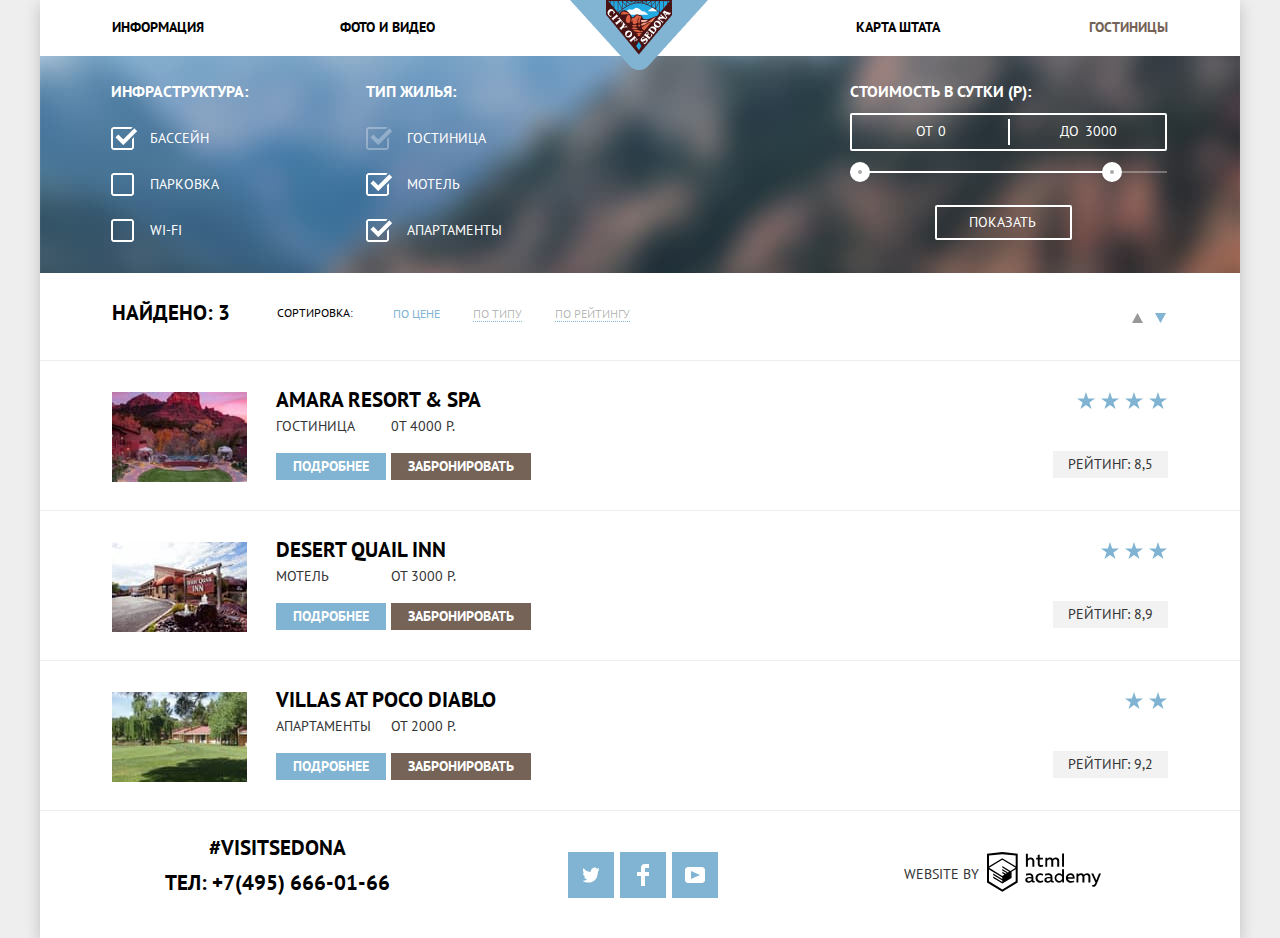
==== commit b85afe8a: "Update catalog.html" ====
--- a/catalog.html
+++ b/catalog.html
@@ -1,27 +1,4 @@
 <!DOCTYPE html>
-<html lang="ru">
-   <head>
-      <meta charset="utf-8">
-      <title>HTML Academy: Седона</title>
-      <link href="https://fonts.googleapis.com/css2?family=PT+Sans:wght@400;700&display=swap" rel="stylesheet">
-      <link href="css/normalize.min.css" rel="stylesheet">
-      <link href="css/style.min.css" rel="stylesheet">
-   </head>
-   <body>
-      <div class="body-wrapper">
-         <header class="main-header inner-header">
-            <nav class="site-navigation">
-               <a href="index.html" class="header-logo"><img src="img/logo.png" width="138" height="70" alt="Логотип копании Седона"></a>
-               <ul class="navigation-list">
-                  <li class="navigation-item">
-                     <a href="#">
-                     Информация
-                     </a>
-                  </li>
-                  <li class="navigation-item">
-                     <a href="#">
-                     Фото и Видео
-                     </a><!DOCTYPE html>
 <html lang="ru">
    <head>
       <meta charset="utf-8">
@@ -67,286 +44,6 @@
                      <legend>Инфраструктура:</legend>
                      <ul class="checkbox-list">
                         <li class="checkbox-item">
-                           <label class="label-checkbox">
-                           <input type="checkbox" class="input-checkbox visually-hidden"  name="pool" checked>
-                           Бассейн
-                           <span class="span-checkbox"></span>
-                           </label>
-                        </li>
-                        <li class="checkbox-item">
-                           <label class="label-checkbox" >
-                           <input type="checkbox" class="input-checkbox visually-hidden" name="parking" >
-                           Парковка
-                           <span class="span-checkbox"></span>
-                           </label>
-                        </li>
-                        <li class="checkbox-item">
-                           <label class="label-checkbox" >
-                           <input type="checkbox" class="input-checkbox visually-hidden" name="wi-fi">
-                           Wi-Fi
-                           <span class="span-checkbox"></span>
-                           </label>
-                        </li>
-                        <li class="checkbox-item">
-                           <label class="label-checkbox">
-                           <input type="checkbox" class="input-checkbox visually-hidden"  name="pool" checked>
-                           Бассейн
-                           <span class="span-checkbox"></span>
-                           </label>
-                        </li>
-                        <li class="checkbox-item">
-                           <label class="label-checkbox" >
-                           <input type="checkbox" class="input-checkbox visually-hidden" name="parking" >
-                           Парковка
-                           <span class="span-checkbox"></span>
-                           </label>
-                        </li>
-                        <li class="checkbox-item">
-                           <label class="label-checkbox" >
-                           <input type="checkbox" class="input-checkbox visually-hidden" name="wi-fi">
-                           Wi-Fi
-                           <span class="span-checkbox"></span>
-                           </label>
-                        </li>
-                     </ul>
-                  </fieldset>
-                  <fieldset class="fieldset-wrapper options-field">
-                     <legend>Тип жилья:</legend>
-                     <ul class="checkbox-list">
-                        <li class="checkbox-item">
-                           <label class="label-checkbox">
-                           <input type="checkbox" class="input-checkbox visually-hidden" name="hotel" checked disabled>
-                           Гостиница
-                           <span class="span-checkbox"></span>
-                           </label>
-                        </li>
-                        <li class="checkbox-item">
-                           <label class="label-checkbox">
-                           <input type="checkbox" class="input-checkbox visually-hidden" name="motel" checked>
-                           Мотель
-                           <span class="span-checkbox"></span>
-                           </label>
-                        </li>
-                        <li class="checkbox-item">
-                           <label class="label-checkbox">
-                           <input type="checkbox" class="input-checkbox visually-hidden" name="apartments" checked>
-                           Апартаменты
-                           <span class="span-checkbox"></span>
-                           </label>
-                        </li>
-                     </ul>
-                  </fieldset>
-                  <fieldset class="fieldset-wrapper price">
-                     <legend>Стоимость в сутки (Р):</legend>
-                     <div class="range-filter">
-                        <div class="price-controls">
-                           <label class="min-price">
-                           от <input type="text" name="min-price" value="0">
-                           </label>
-                           <label class="max-price">
-                           до <input type="text" name="max-price" value="3000">
-                           </label>
-                        </div>
-                        <div class="range-controls">
-                           <div class="scale">
-                              <div class="bar"></div>
-                           </div>
-                           <div class="toggle toggle-min" tabindex="0"></div>
-                           <div class="toggle toggle-max" tabindex="0"></div>
-                        </div>
-                     </div>
-                     <button type="submit" class="price-count-button">Показать</button>
-                  </fieldset>
-               </form>
-            </section>
-            <section class="catalog-filter">
-               <h2 class="visually-hidden">Каталог отелей</h2>
-               <div class="catalog-filter-wrapper">
-                  <p>Найдено: 3</p>
-                  <p>Сортировка:</p>
-                  <ul class="sort-list">
-                     <li class="sort-item">
-                        <a href="#" class="active">По цене</a>
-                     </li>
-                     <li class="sort-item">
-                        <a href="#">По типу</a>
-                     </li>
-                     <li class="sort-item">
-                        <a href="#">По рейтингу</a>
-                     </li>
-                  </ul>
-                  <ul class="arrows-list">
-                     <li class="arrows-item">
-                        <button type="button" aria-label="Сортировка к меньшему">
-                           <svg width="11" height="10" fill="none" xmlns="http://www.w3.org/2000/svg">
-                              <path d="M5.5 0L11 10H0"/>
-                           </svg>
-                        </button>
-                     </li>
-                     <li class="arrows-item">
-                        <button type="button" aria-label="Сортировка к большему">
-                           <svg width="11" height="10" fill="none" xmlns="http://www.w3.org/2000/svg">
-                              <path d="M5.5 0L11 10H0" />
-                           </svg>
-                        </button>
-                     </li>
-                  </ul>
-               </div>
-               <section class="catalog">
-                  <h2 class="visually-hidden">Выбор гостиниц в Седоне</h2>
-                  <article class="catalog-item">
-                     <div class="catalog-image">
-                        <img src="img/amara.jpg" width="135" height="90" alt="Фотография гостиницы Amara">
-                     </div>
-                     <div class="catalog-info">
-                        <h3 class="catalog-item-title"><a href="#">Amara Resort & Spa</a></h3>
-                        <div class="catalog-content">
-                           <span>Гостиница</span>
-                           <a class="button-catalog button-view" href="#">Подробнее</a>
-                        </div>
-                        <div class="catalog-content">
-                           <span>0т 4000 р.</span>
-                           <a class="button-catalog button-booking" href="#">Забронировать</a>
-                        </div>
-                     </div>
-                     <div class="rating-catalog-cart">
-                        <ul class="rating-stars-list">
-                           <li class="rating-stars-item"></li>
-                           <li class="rating-stars-item"></li>
-                           <li class="rating-stars-item"></li>
-                           <li class="rating-stars-item"></li>
-                        </ul>
-                        <span class="rating-text">Рейтинг: 8,5</span>
-                     </div>
-                  </article>
-                  <article class="catalog-item">
-                     <div class="catalog-image">
-                        <img src="img/desert.jpg" width="135" height="90" alt="Фотография мотеля Desert">
-                     </div>
-                     <div class="catalog-info">
-                        <h3 class="catalog-item-title"><a href="#">Desert Quail Inn</a></h3>
-                        <div class="catalog-content">
-                           <span>Мотель</span>
-                           <a class="button-catalog button-view" href="#">Подробнее</a>
-                        </div>
-                        <div class="catalog-content">
-                           <span>от 3000 р.</span> 
-                           <a class="button-catalog button-booking" href="#">Забронировать</a>
-                        </div>
-                     </div>
-                     <div class="rating-catalog-cart">
-                        <ul class="rating-stars-list">
-                           <li class="rating-stars-item"></li>
-                           <li class="rating-stars-item"></li>
-                           <li class="rating-stars-item"></li>
-                        </ul>
-                        <span class="rating-text">Рейтинг: 8,9</span>
-                     </div>
-                  </article>
-                  <article class="catalog-item">
-                     <div class="catalog-image">
-                        <img src="img/villas.jpg" width="135" height="90" alt="Фотография апартаментов Villas">  
-                     </div>
-                     <div class="catalog-info">
-                        <h3 class="catalog-item-title"><a href="#">Villas at Poco Diablo</a></h3>
-                        <div class="catalog-content">
-                           <span>Апартаменты</span>
-                           <a class="button-catalog button-view" href="#">Подробнее</a>
-                        </div>
-                        <div class="catalog-content">
-                           <span>от 2000 р.</span>
-                           <a class="button-catalog button-booking" href="#">Забронировать</a>
-                        </div>
-                     </div>
-                     <div class="rating-catalog-cart">
-                        <ul class="rating-stars-list">
-                           <li class="rating-stars-item"></li>
-                           <li class="rating-stars-item"></li>
-                        </ul>
-                        <span class="rating-text">Рейтинг: 9,2</span>
-                     </div>
-                  </article>
-               </section>
-            </section>
-         </main>
-         <footer class="main-footer inner-footer">
-            <div class="footer-contacts">
-               <a href="#">#visitSEDONA</a>
-               <a href="tel:84956660166">тел: +7(495) 666-01-66</a>
-            </div>
-            <ul class="social-list">
-               <li class="social-item">
-                  <a href="#" class="social-icon social-icon-twitter">
-                  <span class="visually-hidden">Twitter</span>
-                  </a>
-               </li>
-               <li class="social-item">
-                  <a href="#" class="social-icon social-icon-facebook">
-                  <span class="visually-hidden">Facebook</span>
-                  </a>
-               </li>
-               <li class="social-item">
-                  <a href="#" class="social-icon social-icon-youtube">
-                  <span class="visually-hidden">Youtube</span>
-                  </a>
-               </li>
-            </ul>
-            <div class="creators-logo">
-               <span>website by</span>          
-               <a  href="https://htmlacademy.ru/intensive/htmlcss">
-                  <svg class="logo-logo" width="115" height="41" fill="none"  xmlns="http://www.w3.org/2000/svg">
-                     <path fill-rule="evenodd" clip-rule="evenodd" d="M15.52 1.057h-.17L0 2.72v28.776l15.35 9.343 15.352-9.344V2.72L15.52 1.057zm61.498 1.565h-1.93v13.11h1.93V2.621zm-36.156.01v5.136a3.976 3.976 0 012.849-1.23 3.387 3.387 0 012.614 1.007 3.55 3.55 0 011.015 2.662v5.556h-1.973v-5.297a1.984 1.984 0 00-.41-1.44 1.899 1.899 0 00-1.289-.718h-.316a3.081 3.081 0 00-2.448 1.5v5.955H38.9V2.633h1.963zm36.156 28.852h-1.74v-1.425a4.061 4.061 0 01-3.366 1.662c-2.437-.168-4.33-2.239-4.33-4.736 0-2.498 1.893-4.569 4.33-4.737a3.98 3.98 0 013.165 1.402v-5.33h1.941v13.164zm-29.952-1.425c.197-.008.392-.044.58-.107v1.435a3.38 3.38 0 01-1.245.226 1.758 1.758 0 01-1.762-1.079 5.035 5.035 0 01-3.313 1.166c-1.593 0-3.07-.896-3.07-2.752 0-2.298 2.11-3.01 3.914-3.01.77.013 1.537.103 2.29.27v-.324c0-1.079-.802-1.91-2.31-1.91a7.682 7.682 0 00-3.166.69V22.83a10.56 10.56 0 013.365-.593c2.49 0 4.02 1.209 4.02 3.938v3.237a.592.592 0 00.13.429c.096.12.236.194.387.208h.18v.01zM40.27 28.84c.027.389.205.75.495 1.004.289.253.666.378 1.046.345h.116a3.537 3.537 0 002.542-1.079v-1.532a10.039 10.039 0 00-1.91-.227c-1.055 0-2.278.356-2.278 1.49h-.01zm15.752-5.902a5.183 5.183 0 00-2.712-.69h-.369a4.514 4.514 0 00-3.18 1.471 4.722 4.722 0 00-1.23 3.341v.442c.164 2.498 2.273 4.39 4.716 4.23 1.004.024 2-.187 2.912-.615v-1.845a5.185 5.185 0 01-2.564.69 2.885 2.885 0 01-2.657-1.426 3.024 3.024 0 010-3.07 2.884 2.884 0 012.657-1.427c.865-.003 1.71.26 2.427.755v-1.856zM66.15 30.06a2.08 2.08 0 00.58-.108v1.435c-.397.153-.82.23-1.244.226a1.758 1.758 0 01-1.762-1.079 5.035 5.035 0 01-3.313 1.166c-1.593 0-3.07-.896-3.07-2.752 0-2.298 2.11-3.01 3.914-3.01.77.013 1.537.103 2.29.27v-.324c0-1.079-.802-1.91-2.311-1.91a7.682 7.682 0 00-3.165.69V22.83c1.084-.379 2.22-.58 3.365-.593 2.49 0 4.02 1.209 4.02 3.938v3.237a.592.592 0 00.129.429c.097.12.237.194.388.208h.18v.01zm-6.296-.212a1.468 1.468 0 01-.498-1.008h.021c0-1.133 1.16-1.489 2.279-1.489.642.015 1.281.09 1.91.227v1.532a3.537 3.537 0 01-2.543 1.079h-.116a1.404 1.404 0 01-1.053-.34zm9.472-2.918c0-1.644 1.304-2.977 2.912-2.977l.021.054c1.214 0 2.314.731 2.806 1.866v2.158a3.015 3.015 0 01-2.827 1.877c-1.608 0-2.912-1.333-2.912-2.978zm14.022-4.682c3.492 0 4.705 2.892 4.135 5.492h-6.562c.222 1.618 1.762 2.276 3.366 2.276a6.326 6.326 0 002.785-.636v1.726a7.39 7.39 0 01-3.165.615c-2.67 0-5.012-1.532-5.012-4.769a4.572 4.572 0 011.145-3.268 4.37 4.37 0 013.076-1.469h.232v.033zm-2.48 3.927c.101-1.351 1.253-2.365 2.575-2.265h.042c.62-.057 1.234.17 1.675.62.442.449.666 1.075.614 1.71H80.87v-.065zm8.62 5.287v-8.966h1.74v1.079a3.983 3.983 0 012.934-1.37 3.001 3.001 0 012.785 1.51 4.311 4.311 0 013.07-1.435 3.192 3.192 0 012.489 1.01c.647.69.971 1.631.887 2.583v5.61h-2.004v-5.556a1.74 1.74 0 00-.366-1.262 1.665 1.665 0 00-1.132-.626h-.275a2.936 2.936 0 00-2.184 1.208v6.237H95.43v-5.557a1.742 1.742 0 00-.38-1.266 1.666 1.666 0 00-1.15-.611h-.21a3.153 3.153 0 00-2.333 1.392v6.074h-1.825l-.042-.054zm24.488-8.988h-2.005l-2.648 6.798-3.018-6.787h-2.11l4.221 9.063-.18.454c-.517 1.36-1.234 2.05-2.184 2.05a2.96 2.96 0 01-.897-.13v1.694c.38.096.77.147 1.161.151 1.329 0 2.585-.744 3.534-3.086l4.126-10.206zM52.689 6.787V3.55l-1.962.464v2.719h-1.583V8.49h1.646v4.5c-.067.826.234 1.64.82 2.213a2.653 2.653 0 002.197.743 7.014 7.014 0 002.332-.378v-1.726a4.647 4.647 0 01-1.783.356c-1.14 0-1.667-.389-1.667-1.575v-4.11h3.165V6.787H52.69zm5.697 8.966V6.754h1.752v1.08a3.983 3.983 0 012.922-1.382 2.998 2.998 0 012.743 1.435c.793-.882 1.9-1.4 3.07-1.435.94-.037 1.85.347 2.491 1.052.64.704.949 1.66.843 2.617v5.62h-2.004v-5.556a1.743 1.743 0 00-.366-1.262 1.668 1.668 0 00-1.132-.626h-.243a2.937 2.937 0 00-2.184 1.209v6.236h-2.005v-5.557a1.742 1.742 0 00-.365-1.262 1.667 1.667 0 00-1.133-.626h-.242A3.153 3.153 0 0060.2 9.69v6.074h-1.815v-.01zm-29.689 14.55l.01-.006-.01.021v-.015zm0-11.983v11.983l-13.346 8.13-13.346-8.115V18.515l13.283 8.092v1.424l-9.105-5.503v1.414l9.157 5.621v1.5l-9.147-5.567v1.456l9.158 5.621 9.232-5.653v-6.107l4.114-2.492zm.01-1.542l-3.67 2.158-1.689 1.079-8.04-4.931v1.413l6.848 4.23-.148.097-1.055.582-5.665-3.452v1.445l4.473 2.72-1.055.722-3.376-2.05v1.414l2.215 1.338-2.247 1.36-13.188-8.04 13.2-8.134 13.399 8.049zm-13.42-9.506l13.42 8.081V4.563L15.362 3.13 2.015 4.564v10.79l13.273-8.082z"/>
-                  </svg>
-               </a>
-            </div>
-         </footer>
-      </div>
-   </body>
-</html>
-                  </li>
-                  <li class="navigation-item">
-                     <a href="#">
-                     Карта штата
-                     </a>
-                  </li>
-                  <li class="navigation-item">
-                     <a class="active">
-                     Гостиницы
-                     </a>
-                  </li>
-               </ul>
-            </nav>
-         </header>
-         <main class="inner-page">
-            <section class="filter">
-               <h2 class="visually-hidden">Фильтр каталога</h2>
-               <form action="https://echo.htmlacademy.ru/" method="post">
-                  <fieldset class="fieldset-wrapper infrastructure-field">
-                     <legend>Инфраструктура:</legend>
-                     <ul class="checkbox-list">
-                        <li class="checkbox-item">
-                           <label class="label-checkbox">
-                           <input type="checkbox" class="input-checkbox visually-hidden"  name="pool" checked>
-                           Бассейн
-                           <span class="span-checkbox"></span>
-                           </label>
-                        </li>
-                        <li class="checkbox-item">
-                           <label class="label-checkbox" >
-                           <input type="checkbox" class="input-checkbox visually-hidden" name="parking" >
-                           Парковка
-                           <span class="span-checkbox"></span>
-                           </label>
-                        </li>
-                        <li class="checkbox-item">
-                           <label class="label-checkbox" >
-                           <input type="checkbox" class="input-checkbox visually-hidden" name="wi-fi">
-                           Wi-Fi
-                           <span class="span-checkbox"></span>
-                           </label>
-                        </li>
-
-                         <li class="checkbox-item">
                            <label class="label-checkbox">
                            <input type="checkbox" class="input-checkbox visually-hidden"  name="pool" checked>
                            Бассейн
